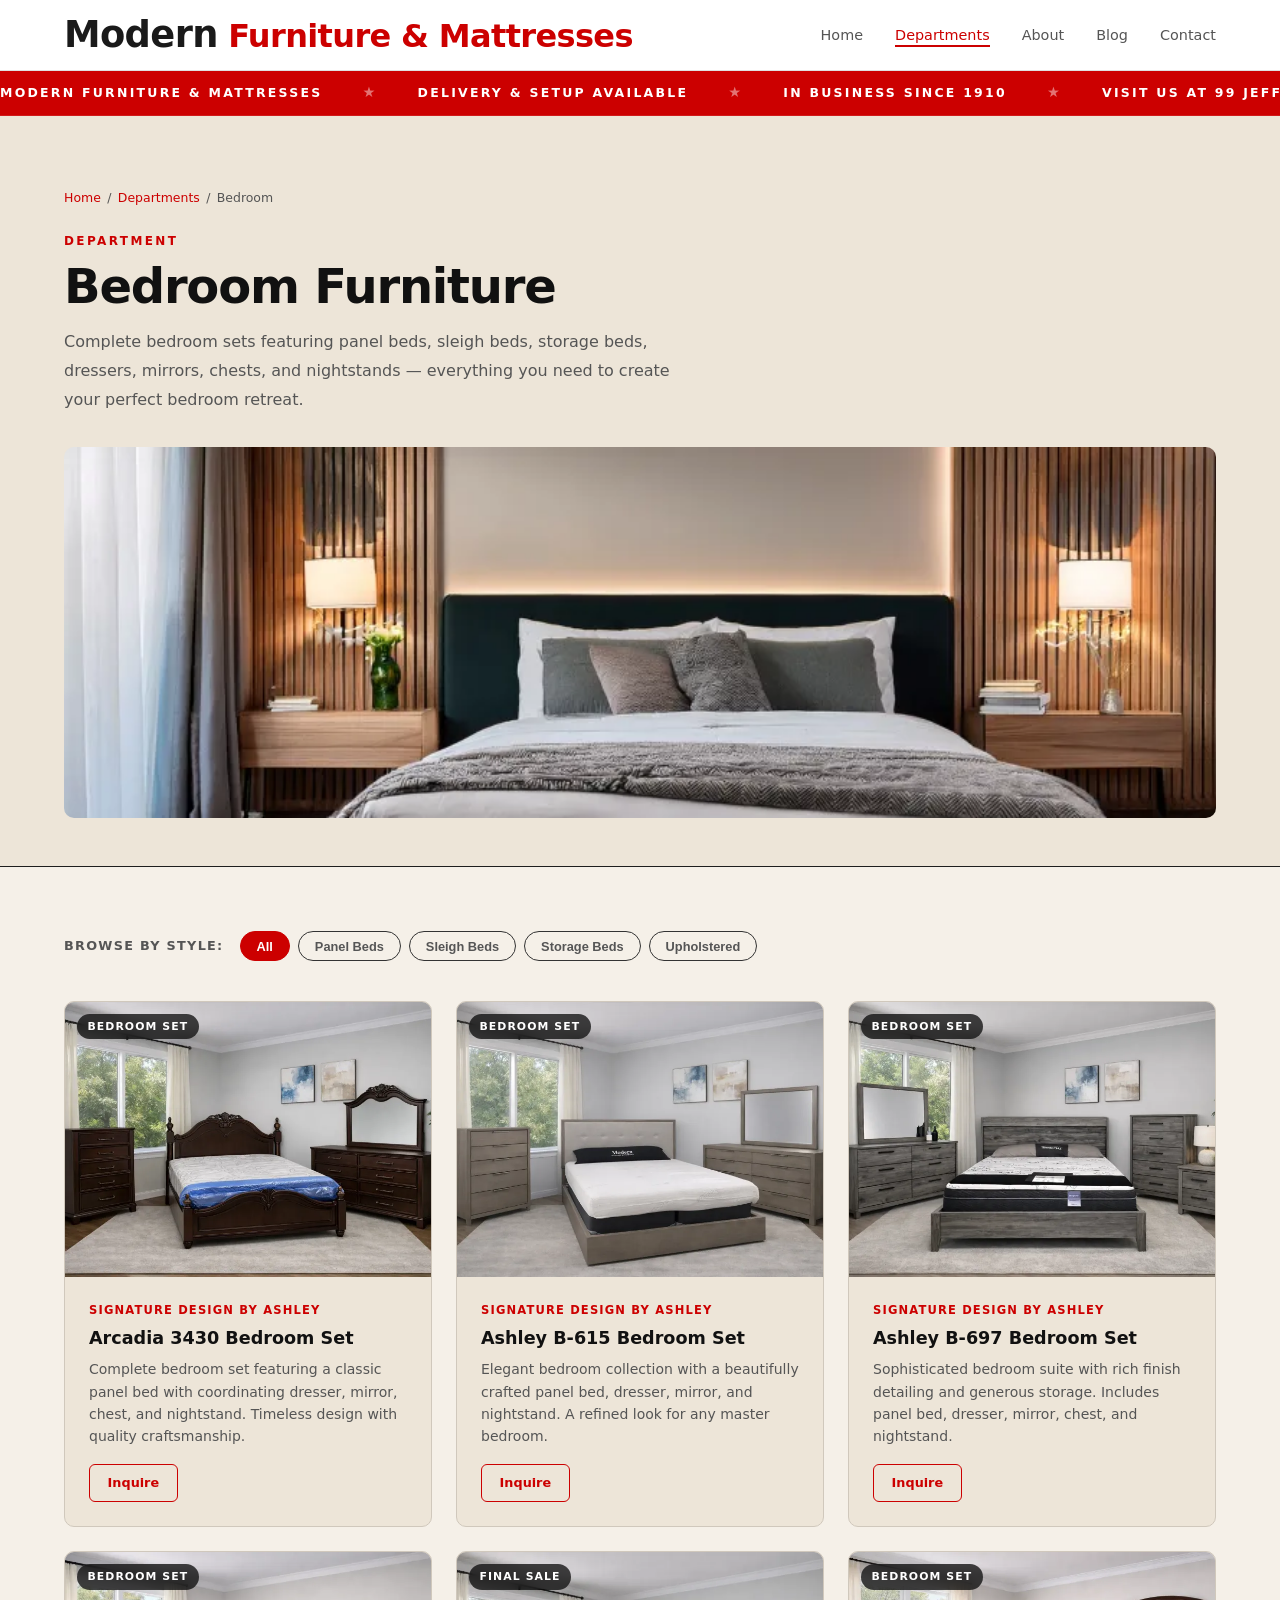
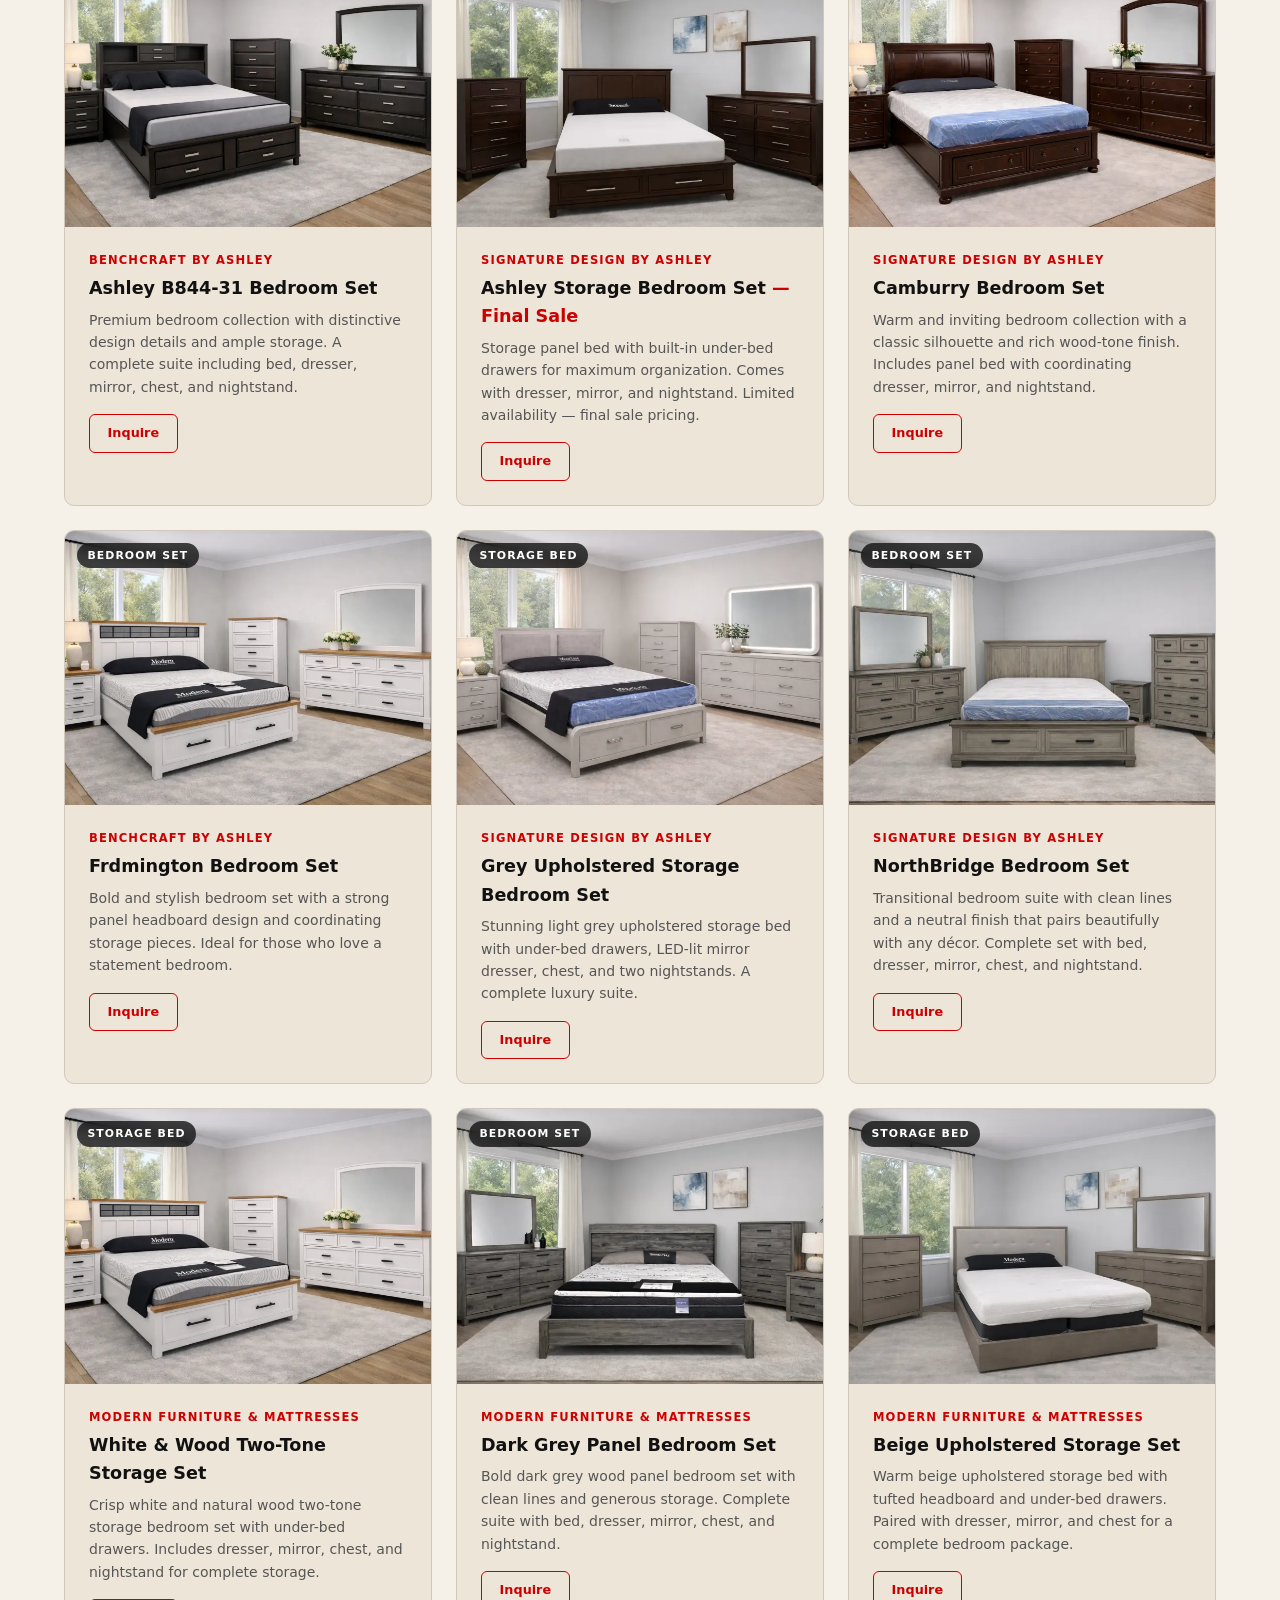
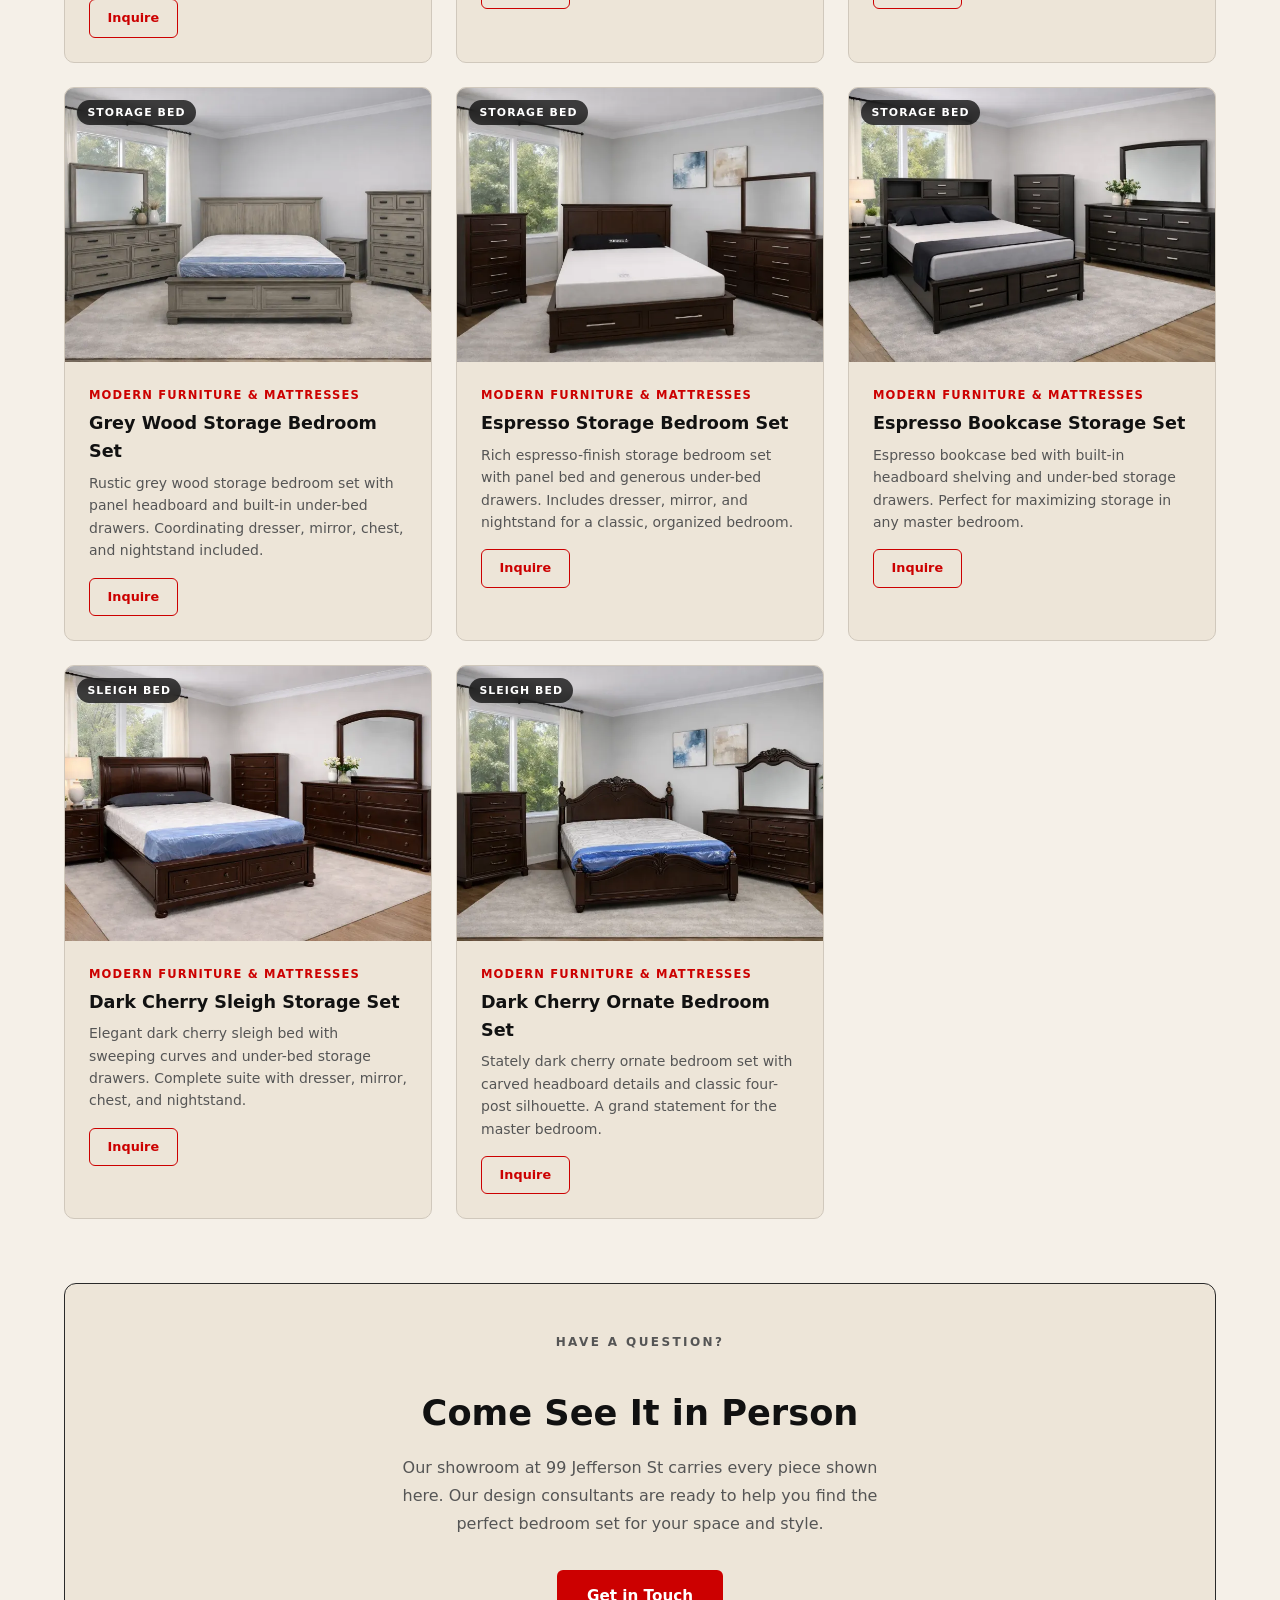
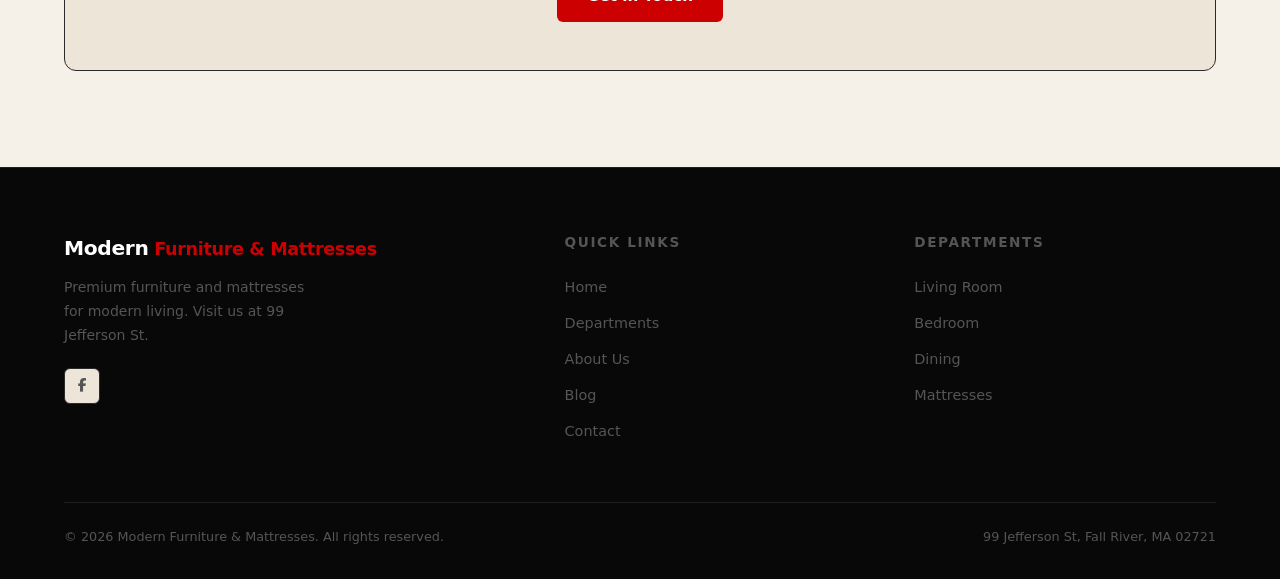
==== bedroom.html @ 35c98789 "Initial commit: full site copy of modernfurnitureandmattresses.com Includes all 9 HTML pages, CSS, J" ====
<!DOCTYPE html>
<html lang="en">
<head>
  <meta charset="UTF-8" />
  <meta name="viewport" content="width=device-width, initial-scale=1.0" />
  <title>Bedroom Furniture in Fall River, MA | Modern Furniture & Mattresses</title>
  <meta name="description" content="Shop bedroom sets, panel beds, sleigh beds, dressers & more at Modern Furniture & Mattresses in Fall River, MA. Visit 99 Jefferson St or call (508) 463-6272." />
  <meta name="keywords" content="bedroom furniture Fall River MA, bedroom sets, panel beds, sleigh beds, dressers, furniture store Massachusetts" />
  <meta name="robots" content="index, follow" />
  <link rel="canonical" href="https://modernfurniturema.com/bedroom.html" />
  <meta property="og:type" content="website" />
  <meta property="og:title" content="Bedroom Furniture in Fall River, MA | Modern Furniture & Mattresses" />
  <meta property="og:description" content="Shop bedroom sets, panel beds, sleigh beds & more at 99 Jefferson St, Fall River, MA." />
  <meta property="og:url" content="https://modernfurniturema.com/bedroom.html" />
  <meta property="og:site_name" content="Modern Furniture & Mattresses" />

  <!-- Font Awesome -->
  <link rel="stylesheet" href="https://cdnjs.cloudflare.com/ajax/libs/font-awesome/6.5.0/css/all.min.css" crossorigin="anonymous" />
  <!-- Main Stylesheet -->
  <link rel="stylesheet" href="css/style.css" />
</head>
<body>

  <!-- ==================== NAVIGATION ==================== -->
  <header class="navbar" id="navbar">
    <div class="container nav-inner">
      <a href="index.html" class="nav-logo"><em class="logo-modern">Modern</em> <span>Furniture &amp; Mattresses</span></a>
      <nav>
        <ul class="nav-links">
          <li><a href="index.html#hero">Home</a></li>
          <li><a href="index.html#departments" class="active">Departments</a></li>
          <li><a href="index.html#about">About</a></li>
          <li><a href="blog.html">Blog</a></li>
          <li><a href="index.html#contact">Contact</a></li>
        </ul>
      </nav>
      <button class="hamburger" aria-label="Toggle menu">
        <span></span><span></span><span></span>
      </button>
    </div>
  </header>

  <main>

    <!-- ==================== TICKER ==================== -->
    <div class="ticker-bar" aria-hidden="true">
      <div class="ticker-track">
        <div class="ticker-item">
          Modern Furniture &amp; Mattresses
          <span class="ticker-sep">★</span>
          Delivery &amp; Setup Available
          <span class="ticker-sep">★</span>
          In Business Since 1910
          <span class="ticker-sep">★</span>
          Visit Us at 99 Jefferson St
          <span class="ticker-sep">★</span>
          Living Room &nbsp;·&nbsp; Bedroom &nbsp;·&nbsp; Dining &nbsp;·&nbsp; Mattresses
          <span class="ticker-sep">★</span>
        </div>
        <div class="ticker-item">
          Modern Furniture &amp; Mattresses
          <span class="ticker-sep">★</span>
          Delivery &amp; Setup Available
          <span class="ticker-sep">★</span>
          In Business Since 1910
          <span class="ticker-sep">★</span>
          Visit Us at 99 Jefferson St
          <span class="ticker-sep">★</span>
          Living Room &nbsp;·&nbsp; Bedroom &nbsp;·&nbsp; Dining &nbsp;·&nbsp; Mattresses
          <span class="ticker-sep">★</span>
        </div>
      </div>
    </div>

    <!-- ==================== PAGE HERO ==================== -->
    <section class="dept-page-hero">
      <div class="container">
        <div class="dept-page-breadcrumb">
          <a href="index.html">Home</a>
          <span>/</span>
          <a href="index.html#departments">Departments</a>
          <span>/</span>
          <span>Bedroom</span>
        </div>
        <p class="section-label">Department</p>
        <h1>Bedroom Furniture</h1>
        <p class="dept-page-desc">Complete bedroom sets featuring panel beds, sleigh beds, storage beds, dressers, mirrors, chests, and nightstands — everything you need to create your perfect bedroom retreat.</p>
        <img src="images-opt/banneer.webp" alt="Bedroom furniture showroom" class="dept-hero-banner" />
      </div>
    </section>

    <!-- ==================== PRODUCTS ==================== -->
    <section class="dept-products">
      <div class="container">

        <!-- Filter bar -->
        <div class="dept-filter-bar fade-in">
          <span class="dept-filter-label">Browse by style:</span>
          <div class="dept-filter-tags">
            <button class="filter-tag active" data-filter="all">All</button>
            <button class="filter-tag" data-filter="panel-bed">Panel Beds</button>
            <button class="filter-tag" data-filter="sleigh-bed">Sleigh Beds</button>
            <button class="filter-tag" data-filter="storage-bed">Storage Beds</button>
            <button class="filter-tag" data-filter="upholstered">Upholstered</button>
          </div>
        </div>

        <div class="products-grid" id="productsGrid">

          <!-- Arcadia 3430 -->
          <article class="product-card fade-in" data-type="panel-bed" style="cursor:pointer;">
            <div class="product-img">
              <img src="images-opt/bedroom/new-espresso-ornate.webp" alt="Arcadia 3430 Bedroom Set" / loading="lazy">
              <span class="product-badge">Bedroom Set</span>
            </div>
            <div class="product-info">
              <p class="product-collection">Signature Design by Ashley</p>
              <h3 class="product-name">Arcadia 3430 Bedroom Set</h3>
              <p class="product-desc">Complete bedroom set featuring a classic panel bed with coordinating dresser, mirror, chest, and nightstand. Timeless design with quality craftsmanship.</p>
              <div class="product-footer">
                <a href="index.html#contact" class="btn-sm">Inquire</a>
              </div>
            </div>
          </article>

          <!-- Ashley B-615 -->
          <article class="product-card fade-in" data-type="panel-bed" style="cursor:pointer;">
            <div class="product-img">
              <img src="images-opt/bedroom/new-beige-upholstered.webp" alt="Ashley B-615 Bedroom Set" / loading="lazy">
              <span class="product-badge">Bedroom Set</span>
            </div>
            <div class="product-info">
              <p class="product-collection">Signature Design by Ashley</p>
              <h3 class="product-name">Ashley B-615 Bedroom Set</h3>
              <p class="product-desc">Elegant bedroom collection with a beautifully crafted panel bed, dresser, mirror, and nightstand. A refined look for any master bedroom.</p>
              <div class="product-footer">
                <a href="index.html#contact" class="btn-sm">Inquire</a>
              </div>
            </div>
          </article>

          <!-- Ashley B-697 -->
          <article class="product-card fade-in" data-type="panel-bed" style="cursor:pointer;">
            <div class="product-img">
              <img src="images-opt/bedroom/new-grey-rustic-panel.webp" alt="Ashley B-697 Bedroom Set" / loading="lazy">
              <span class="product-badge">Bedroom Set</span>
            </div>
            <div class="product-info">
              <p class="product-collection">Signature Design by Ashley</p>
              <h3 class="product-name">Ashley B-697 Bedroom Set</h3>
              <p class="product-desc">Sophisticated bedroom suite with rich finish detailing and generous storage. Includes panel bed, dresser, mirror, chest, and nightstand.</p>
              <div class="product-footer">
                <a href="index.html#contact" class="btn-sm">Inquire</a>
              </div>
            </div>
          </article>


          <!-- Ashley B844-31 -->
          <article class="product-card fade-in" data-type="panel-bed" style="cursor:pointer;">
            <div class="product-img">
              <img src="images-opt/bedroom/new-espresso-bookcase.webp" alt="Ashley B844-31 Bedroom Set" / loading="lazy">
              <span class="product-badge">Bedroom Set</span>
            </div>
            <div class="product-info">
              <p class="product-collection">Benchcraft by Ashley</p>
              <h3 class="product-name">Ashley B844-31 Bedroom Set</h3>
              <p class="product-desc">Premium bedroom collection with distinctive design details and ample storage. A complete suite including bed, dresser, mirror, chest, and nightstand.</p>
              <div class="product-footer">
                <a href="index.html#contact" class="btn-sm">Inquire</a>
              </div>
            </div>
          </article>

          <!-- Ashley Storage Bedroom Set - Final Sale -->
          <article class="product-card fade-in" data-type="storage-bed" style="cursor:pointer;">
            <div class="product-img">
              <img src="images-opt/bedroom/new-espresso-storage-panel.webp" alt="Ashley Storage Bedroom Set" / loading="lazy">
              <span class="product-badge sale-badge">Final Sale</span>
            </div>
            <div class="product-info">
              <p class="product-collection">Signature Design by Ashley</p>
              <h3 class="product-name">Ashley Storage Bedroom Set <span style="color:var(--primary);">— Final Sale</span></h3>
              <p class="product-desc">Storage panel bed with built-in under-bed drawers for maximum organization. Comes with dresser, mirror, and nightstand. Limited availability — final sale pricing.</p>
              <div class="product-footer">
                <a href="index.html#contact" class="btn-sm">Inquire</a>
              </div>
            </div>
          </article>

          <!-- Camburry -->
          <article class="product-card fade-in" data-type="panel-bed" style="cursor:pointer;">
            <div class="product-img">
              <img src="images-opt/bedroom/new-espresso-sleigh.webp" alt="Camburry Bedroom Set" / loading="lazy">
              <span class="product-badge">Bedroom Set</span>
            </div>
            <div class="product-info">
              <p class="product-collection">Signature Design by Ashley</p>
              <h3 class="product-name">Camburry Bedroom Set</h3>
              <p class="product-desc">Warm and inviting bedroom collection with a classic silhouette and rich wood-tone finish. Includes panel bed with coordinating dresser, mirror, and nightstand.</p>
              <div class="product-footer">
                <a href="index.html#contact" class="btn-sm">Inquire</a>
              </div>
            </div>
          </article>

          <!-- Frdmington -->
          <article class="product-card fade-in" data-type="panel-bed" style="cursor:pointer;">
            <div class="product-img">
              <img src="images-opt/bedroom/new-white-wood-storage.webp" alt="Frdmington Bedroom Set" / loading="lazy">
              <span class="product-badge">Bedroom Set</span>
            </div>
            <div class="product-info">
              <p class="product-collection">Benchcraft by Ashley</p>
              <h3 class="product-name">Frdmington Bedroom Set</h3>
              <p class="product-desc">Bold and stylish bedroom set with a strong panel headboard design and coordinating storage pieces. Ideal for those who love a statement bedroom.</p>
              <div class="product-footer">
                <a href="index.html#contact" class="btn-sm">Inquire</a>
              </div>
            </div>
          </article>

          <!-- Grey Upholstered Storage Set -->
          <article class="product-card fade-in" data-type="storage-bed" style="cursor:pointer;">
            <div class="product-img">
              <img src="images-opt/bedroom/new-grey-led-storage.webp" alt="Grey Upholstered Storage Bedroom Set" / loading="lazy">
              <span class="product-badge">Storage Bed</span>
            </div>
            <div class="product-info">
              <p class="product-collection">Signature Design by Ashley</p>
              <h3 class="product-name">Grey Upholstered Storage Bedroom Set</h3>
              <p class="product-desc">Stunning light grey upholstered storage bed with under-bed drawers, LED-lit mirror dresser, chest, and two nightstands. A complete luxury suite.</p>
              <div class="product-footer">
                <a href="index.html#contact" class="btn-sm">Inquire</a>
              </div>
            </div>
          </article>

          <!-- NorthBridge -->
          <article class="product-card fade-in" data-type="panel-bed" style="cursor:pointer;">
            <div class="product-img">
              <img src="images-opt/bedroom/new-grey-storage-panel.webp" alt="NorthBridge Bedroom Set" / loading="lazy">
              <span class="product-badge">Bedroom Set</span>
            </div>
            <div class="product-info">
              <p class="product-collection">Signature Design by Ashley</p>
              <h3 class="product-name">NorthBridge Bedroom Set</h3>
              <p class="product-desc">Transitional bedroom suite with clean lines and a neutral finish that pairs beautifully with any décor. Complete set with bed, dresser, mirror, chest, and nightstand.</p>
              <div class="product-footer">
                <a href="index.html#contact" class="btn-sm">Inquire</a>
              </div>
            </div>
          </article>


          <!-- White & Wood Two-Tone Storage Set -->
          <article class="product-card fade-in" data-type="storage-bed" style="cursor:pointer;">
            <div class="product-img">
              <img src="images-opt/bedroom/white-wood-2tone-storage-set.webp" alt="White and Wood Two-Tone Storage Bedroom Set" / loading="lazy">
              <span class="product-badge">Storage Bed</span>
            </div>
            <div class="product-info">
              <p class="product-collection">Modern Furniture &amp; Mattresses</p>
              <h3 class="product-name">White &amp; Wood Two-Tone Storage Set</h3>
              <p class="product-desc">Crisp white and natural wood two-tone storage bedroom set with under-bed drawers. Includes dresser, mirror, chest, and nightstand for complete storage.</p>
              <div class="product-footer"><a href="index.html#contact" class="btn-sm">Inquire</a></div>
            </div>
          </article>

          <!-- Dark Grey Panel Bedroom Set -->
          <article class="product-card fade-in" data-type="panel-bed" style="cursor:pointer;">
            <div class="product-img">
              <img src="images-opt/bedroom/dark-grey-panel-bedroom-set.webp" alt="Dark Grey Panel Bedroom Set" / loading="lazy">
              <span class="product-badge">Bedroom Set</span>
            </div>
            <div class="product-info">
              <p class="product-collection">Modern Furniture &amp; Mattresses</p>
              <h3 class="product-name">Dark Grey Panel Bedroom Set</h3>
              <p class="product-desc">Bold dark grey wood panel bedroom set with clean lines and generous storage. Complete suite with bed, dresser, mirror, chest, and nightstand.</p>
              <div class="product-footer"><a href="index.html#contact" class="btn-sm">Inquire</a></div>
            </div>
          </article>

          <!-- Beige Upholstered Storage Set -->
          <article class="product-card fade-in" data-type="storage-bed" style="cursor:pointer;">
            <div class="product-img">
              <img src="images-opt/bedroom/beige-upholstered-storage-set.webp" alt="Beige Upholstered Storage Bedroom Set" / loading="lazy">
              <span class="product-badge">Storage Bed</span>
            </div>
            <div class="product-info">
              <p class="product-collection">Modern Furniture &amp; Mattresses</p>
              <h3 class="product-name">Beige Upholstered Storage Set</h3>
              <p class="product-desc">Warm beige upholstered storage bed with tufted headboard and under-bed drawers. Paired with dresser, mirror, and chest for a complete bedroom package.</p>
              <div class="product-footer"><a href="index.html#contact" class="btn-sm">Inquire</a></div>
            </div>
          </article>

          <!-- Grey Wood Storage Bedroom Set -->
          <article class="product-card fade-in" data-type="storage-bed" style="cursor:pointer;">
            <div class="product-img">
              <img src="images-opt/bedroom/grey-wood-storage-bedroom-set.webp" alt="Grey Wood Storage Bedroom Set" / loading="lazy">
              <span class="product-badge">Storage Bed</span>
            </div>
            <div class="product-info">
              <p class="product-collection">Modern Furniture &amp; Mattresses</p>
              <h3 class="product-name">Grey Wood Storage Bedroom Set</h3>
              <p class="product-desc">Rustic grey wood storage bedroom set with panel headboard and built-in under-bed drawers. Coordinating dresser, mirror, chest, and nightstand included.</p>
              <div class="product-footer"><a href="index.html#contact" class="btn-sm">Inquire</a></div>
            </div>
          </article>

          <!-- Espresso Storage Bedroom Set -->
          <article class="product-card fade-in" data-type="storage-bed" style="cursor:pointer;">
            <div class="product-img">
              <img src="images-opt/bedroom/espresso-storage-bedroom-set.webp" alt="Espresso Storage Bedroom Set" / loading="lazy">
              <span class="product-badge">Storage Bed</span>
            </div>
            <div class="product-info">
              <p class="product-collection">Modern Furniture &amp; Mattresses</p>
              <h3 class="product-name">Espresso Storage Bedroom Set</h3>
              <p class="product-desc">Rich espresso-finish storage bedroom set with panel bed and generous under-bed drawers. Includes dresser, mirror, and nightstand for a classic, organized bedroom.</p>
              <div class="product-footer"><a href="index.html#contact" class="btn-sm">Inquire</a></div>
            </div>
          </article>

          <!-- Espresso Bookcase Storage Set -->
          <article class="product-card fade-in" data-type="storage-bed" style="cursor:pointer;">
            <div class="product-img">
              <img src="images-opt/bedroom/espresso-bookcase-storage-set.webp" alt="Espresso Bookcase Storage Bedroom Set" / loading="lazy">
              <span class="product-badge">Storage Bed</span>
            </div>
            <div class="product-info">
              <p class="product-collection">Modern Furniture &amp; Mattresses</p>
              <h3 class="product-name">Espresso Bookcase Storage Set</h3>
              <p class="product-desc">Espresso bookcase bed with built-in headboard shelving and under-bed storage drawers. Perfect for maximizing storage in any master bedroom.</p>
              <div class="product-footer"><a href="index.html#contact" class="btn-sm">Inquire</a></div>
            </div>
          </article>

          <!-- Dark Cherry Sleigh Storage Set -->
          <article class="product-card fade-in" data-type="sleigh-bed" style="cursor:pointer;">
            <div class="product-img">
              <img src="images-opt/bedroom/dark-cherry-sleigh-storage-set.webp" alt="Dark Cherry Sleigh Storage Bedroom Set" / loading="lazy">
              <span class="product-badge">Sleigh Bed</span>
            </div>
            <div class="product-info">
              <p class="product-collection">Modern Furniture &amp; Mattresses</p>
              <h3 class="product-name">Dark Cherry Sleigh Storage Set</h3>
              <p class="product-desc">Elegant dark cherry sleigh bed with sweeping curves and under-bed storage drawers. Complete suite with dresser, mirror, chest, and nightstand.</p>
              <div class="product-footer"><a href="index.html#contact" class="btn-sm">Inquire</a></div>
            </div>
          </article>

          <!-- Dark Cherry Ornate Bedroom Set -->
          <article class="product-card fade-in" data-type="sleigh-bed" style="cursor:pointer;">
            <div class="product-img">
              <img src="images-opt/bedroom/dark-cherry-ornate-bedroom-set.webp" alt="Dark Cherry Ornate Bedroom Set" / loading="lazy">
              <span class="product-badge">Sleigh Bed</span>
            </div>
            <div class="product-info">
              <p class="product-collection">Modern Furniture &amp; Mattresses</p>
              <h3 class="product-name">Dark Cherry Ornate Bedroom Set</h3>
              <p class="product-desc">Stately dark cherry ornate bedroom set with carved headboard details and classic four-post silhouette. A grand statement for the master bedroom.</p>
              <div class="product-footer"><a href="index.html#contact" class="btn-sm">Inquire</a></div>
            </div>
          </article>

        </div>

        <!-- CTA -->
        <div class="dept-cta fade-in">
          <p class="section-label">Have a Question?</p>
          <h2>Come See It in Person</h2>
          <p>Our showroom at 99 Jefferson St carries every piece shown here. Our design consultants are ready to help you find the perfect bedroom set for your space and style.</p>
          <a href="index.html#contact" class="btn btn-primary">Get in Touch</a>
        </div>

      </div>
    </section>

  </main>

  <!-- ==================== FOOTER ==================== -->
  <footer class="footer">
    <div class="container">
      <div class="footer-top">
        <div class="footer-brand">
          <div class="nav-logo"><em class="logo-modern">Modern</em> <span>Furniture &amp; Mattresses</span></div>
          <p class="footer-tagline">Premium furniture and mattresses for modern living. Visit us at 99 Jefferson St.</p>
          <div class="footer-socials">
            <a href="https://www.facebook.com/ModernFurniture99/" class="social-link" aria-label="Facebook" target="_blank" rel="noopener"><i class="fa-brands fa-facebook-f"></i></a>
            
            
            
          </div>
        </div>
        <div class="footer-col">
          <h4>Quick Links</h4>
          <ul>
            <li><a href="index.html#hero">Home</a></li>
            <li><a href="index.html#departments">Departments</a></li>
            <li><a href="index.html#about">About Us</a></li>
            <li><a href="blog.html">Blog</a></li>
            <li><a href="index.html#contact">Contact</a></li>
          </ul>
        </div>
        <div class="footer-col">
          <h4>Departments</h4>
          <ul>
            <li><a href="living-room.html">Living Room</a></li>
            <li><a href="bedroom.html">Bedroom</a></li>
            <li><a href="dining.html">Dining</a></li>
            <li><a href="index.html#departments">Mattresses</a></li>
          </ul>
        </div>
      </div>
      <div class="footer-bottom">
        <span>&copy; <span class="footer-year"></span> Modern Furniture &amp; Mattresses. All rights reserved.</span>
        <span>99 Jefferson St, Fall River, MA 02721</span>
      </div>
    </div>
  </footer>

  <script src="js/main.js"></script>
  <script>
    const filterTags = document.querySelectorAll('.filter-tag');
    const productCards = document.querySelectorAll('#productsGrid .product-card');

    filterTags.forEach(tag => {
      tag.addEventListener('click', () => {
        filterTags.forEach(t => t.classList.remove('active'));
        tag.classList.add('active');
        const filter = tag.dataset.filter;
        productCards.forEach(card => {
          card.style.display = (filter === 'all' || card.dataset.type === filter) ? '' : 'none';
        });
      });
    });
    // Navigate to product page on card click
    productCards.forEach(card => {
      card.addEventListener('click', () => {
        const img        = card.querySelector('.product-img img');
        const badge      = card.querySelector('.product-badge');
        const collection = card.querySelector('.product-collection');
        const name       = card.querySelector('.product-name');
        const desc       = card.querySelector('.product-desc');

        sessionStorage.setItem('productData', JSON.stringify({
          img:        img ? img.getAttribute('src') : '',
          name:       name ? name.textContent.trim() : '',
          collection: collection ? collection.textContent.trim() : '',
          badge:      badge ? badge.textContent.trim() : '',
          desc:       desc ? desc.textContent.trim() : '',
          dept:       'bedroom.html',
        }));
        window.location.href = 'product.html';
      });
    });
  </script>
</body>
</html>
---- css/style.css ----
/* ============================================================
   Modern Furniture & Mattresses — style.css
   Color Palette:
     Background:  #0D0D0D
     Surface:     #1A1A1A
     Primary:     #CC0000
     Hover:       #E60000
     Text:        #F5F5F5
     Secondary:   #A0A0A0
     White:       #FFFFFF
   ============================================================ */

/* ---------- Reset & Base ---------- */
*, *::before, *::after {
  box-sizing: border-box;
  margin: 0;
  padding: 0;
}

:root {
  --bg:        #F5F0E8;
  --surface:   #EDE5D8;
  --primary:   #CC0000;
  --hover:     #E60000;
  --text:      #111111;
  --secondary: #555555;
  --white:     #FFFFFF;
  --radius:    6px;
  --transition: 0.3s ease;
  --max-width: 1200px;
}

html {
  scroll-behavior: smooth;
}

body {
  background-color: var(--bg);
  color: var(--text);
  font-family: 'Segoe UI', system-ui, -apple-system, sans-serif;
  font-size: 16px;
  line-height: 1.6;
}

a {
  color: inherit;
  text-decoration: none;
}

img {
  display: block;
  max-width: 100%;
}

ul {
  list-style: none;
}

/* ---------- Utility ---------- */
.container {
  width: 90%;
  max-width: var(--max-width);
  margin-left: auto;
  margin-right: auto;
}

.section-label {
  font-size: 0.75rem;
  font-weight: 700;
  letter-spacing: 0.2em;
  text-transform: uppercase;
  color: var(--primary);
  margin-bottom: 0.5rem;
}

.section-title {
  font-size: clamp(1.8rem, 4vw, 2.8rem);
  font-weight: 800;
  line-height: 1.15;
  margin-bottom: 1rem;
}

.section-desc {
  color: var(--secondary);
  max-width: 560px;
  margin-bottom: 2.5rem;
}

.btn {
  display: inline-block;
  padding: 0.75rem 1.75rem;
  border-radius: var(--radius);
  font-weight: 600;
  font-size: 0.95rem;
  cursor: pointer;
  border: 2px solid transparent;
  transition: background var(--transition), color var(--transition), border-color var(--transition), transform var(--transition);
}

.btn-primary {
  background: var(--primary);
  color: var(--white);
}

.btn-primary:hover {
  background: var(--hover);
  transform: translateY(-2px);
}

.btn-outline {
  background: transparent;
  color: var(--white);
  border-color: var(--white);
}

.btn-outline:hover {
  background: var(--white);
  color: var(--bg);
}

.btn-outline-dark {
  background: transparent;
  color: var(--text);
  border-color: var(--text);
}

.btn-outline-dark:hover {
  background: var(--text);
  color: var(--white);
}

/* Fade-in animation classes (driven by JS IntersectionObserver) */
.fade-in {
  opacity: 0;
  transform: translateY(30px);
  transition: opacity 0.6s ease, transform 0.6s ease;
}

.fade-in.visible {
  opacity: 1;
  transform: translateY(0);
}

/* ---------- Navigation ---------- */
.navbar {
  position: fixed;
  top: 0;
  left: 0;
  right: 0;
  z-index: 1000;
  background: #FFFFFF;
  border-bottom: 1px solid #e0e0e0;
  transition: box-shadow var(--transition);
}

.navbar.scrolled {
  box-shadow: 0 2px 20px rgba(0, 0, 0, 0.12);
}

.nav-inner {
  display: flex;
  align-items: center;
  justify-content: space-between;
  height: 70px;
}

.nav-logo {
  font-size: 2rem;
  font-weight: 800;
  color: #1A1A1A;
  letter-spacing: -0.02em;
}

.nav-logo em.logo-modern {
  font-style: normal;
  color: #1A1A1A;
  font-size: 1.15em;
}

.nav-logo span {
  color: var(--primary);
  text-shadow: none;
}

.nav-links {
  display: flex;
  align-items: center;
  gap: 2rem;
}

.nav-links a {
  font-size: 0.9rem;
  font-weight: 500;
  color: #555555;
  transition: color var(--transition);
  position: relative;
}

.nav-links a::after {
  content: '';
  position: absolute;
  bottom: -4px;
  left: 0;
  width: 0;
  height: 2px;
  background: var(--primary);
  transition: width var(--transition);
}

.nav-links a:hover,
.nav-links a.active {
  color: var(--primary);
}

.nav-links a:hover::after,
.nav-links a.active::after {
  width: 100%;
}

/* Hamburger */
.hamburger {
  display: none;
  flex-direction: column;
  gap: 5px;
  background: none;
  border: none;
  cursor: pointer;
  padding: 4px;
}

.hamburger span {
  display: block;
  width: 25px;
  height: 2px;
  background: #1A1A1A;
  border-radius: 2px;
  transition: transform var(--transition), opacity var(--transition);
}

.hamburger.open span:nth-child(1) {
  transform: translateY(7px) rotate(45deg);
}

.hamburger.open span:nth-child(2) {
  opacity: 0;
}

.hamburger.open span:nth-child(3) {
  transform: translateY(-7px) rotate(-45deg);
}

/* ---------- Ticker Banner ---------- */
.ticker-bar {
  background: var(--primary);
  margin-top: 70px;
  padding: 0.7rem 0;
  overflow: hidden;
  position: relative;
  z-index: 999;
  border-bottom: 1px solid rgba(255,255,255,0.1);
}

.ticker-track {
  display: flex;
  width: max-content;
  animation: tickerScroll 25s linear infinite;
}

.ticker-track:hover {
  animation-play-state: paused;
}

.ticker-item {
  display: flex;
  align-items: center;
  gap: 2.5rem;
  padding-right: 2.5rem;
  white-space: nowrap;
  font-size: 0.78rem;
  font-weight: 700;
  text-transform: uppercase;
  letter-spacing: 0.18em;
  color: var(--white);
}

.ticker-sep {
  color: rgba(255,255,255,0.45);
  font-size: 0.9rem;
}

@keyframes tickerScroll {
  0%   { transform: translateX(0); }
  100% { transform: translateX(-50%); }
}

/* ---------- Hero Slider ---------- */
.hero-slider {
  position: relative;
  overflow: hidden;
  background: var(--bg);
}

.slides-wrapper {
  display: flex;
  width: 100%;
  height: 55vh;
  transition: transform 0.8s cubic-bezier(0.25, 0.46, 0.45, 0.94);
}

.slide {
  min-width: 100%;
  position: relative;
  display: flex;
  align-items: center;
  overflow: hidden;
}

/* Placeholder backgrounds — replace each with <img class="slide-img" src="YOUR_IMAGE"> */
.slide-1 { background: linear-gradient(135deg, #1a0808 0%, #2d0a0a 100%); }
.slide-2 { background: linear-gradient(135deg, #080d1a 0%, #0d1525 100%); }
.slide-3 { background: linear-gradient(135deg, #0d0a0a 0%, #1f0d00 100%); }

/* Drop in images here when ready */
.slide-img {
  position: absolute;
  inset: 0;
  width: 100%;
  height: 100%;
  object-fit: cover;
  display: block;
}

.slide-overlay {
  position: absolute;
  inset: 0;
  background: linear-gradient(
    to right,
    rgba(10,10,10,0.65) 0%,
    rgba(10,10,10,0.4) 55%,
    rgba(10,10,10,0.1) 100%
  );
  z-index: 1;
}

.slide > .container {
  position: relative;
  z-index: 2;
}

.slide-content {
  max-width: 640px;
  padding: 3rem 0;
}

.slide-tag {
  display: inline-block;
  padding: 0.35rem 1rem;
  background: var(--primary);
  border: 1px solid var(--primary);
  border-radius: 100px;
  font-size: 0.75rem;
  font-weight: 700;
  color: #ffffff;
  letter-spacing: 0.14em;
  text-transform: uppercase;
  margin-bottom: 1.4rem;
}

.slide-content h2 {
  font-size: clamp(1.6rem, 3.5vw, 2.8rem);
  font-weight: 900;
  line-height: 1.05;
  letter-spacing: -0.03em;
  color: var(--white);
  text-shadow: 0 2px 8px rgba(0,0,0,0.5);
  margin-bottom: 1rem;
}

.slide-content h2 em {
  font-style: normal;
  color: var(--primary);
}

.slide-sub {
  font-size: 1.05rem;
  color: #ffffff;
  text-shadow: 0 1px 4px rgba(0,0,0,0.6);
  margin-bottom: 2.2rem;
  max-width: 460px;
  line-height: 1.75;
}

.slide-actions {
  display: flex;
  gap: 1rem;
  flex-wrap: wrap;
}

/* Image-only slide (promo banner with text baked in) */
.slide-image-only .slide-img {
  object-fit: cover;
  object-position: center center;
}

/* Slide-in animation for content */
.slide-content {
  opacity: 0;
  transform: translateY(24px);
  transition: opacity 0.6s ease 0.3s, transform 0.6s ease 0.3s;
}

.slide.active .slide-content {
  opacity: 1;
  transform: translateY(0);
}

/* Prev / Next arrows */
.slider-prev,
.slider-next {
  position: absolute;
  top: 50%;
  transform: translateY(-50%);
  z-index: 10;
  background: rgba(255,255,255,0.07);
  border: 1px solid rgba(255,255,255,0.18);
  color: var(--white);
  width: 52px;
  height: 52px;
  border-radius: 50%;
  display: flex;
  align-items: center;
  justify-content: center;
  cursor: pointer;
  font-size: 1rem;
  backdrop-filter: blur(6px);
  transition: background var(--transition), border-color var(--transition), transform var(--transition);
}

.slider-prev { left: 1.75rem; }
.slider-next { right: 1.75rem; }

.slider-prev:hover,
.slider-next:hover {
  background: var(--primary);
  border-color: var(--primary);
  transform: translateY(-50%) scale(1.08);
}

/* Dot indicators */
.slider-dots {
  position: absolute;
  bottom: 2rem;
  left: 50%;
  transform: translateX(-50%);
  display: flex;
  gap: 0.55rem;
  z-index: 10;
}

.slider-dot {
  width: 8px;
  height: 8px;
  border-radius: 4px;
  background: rgba(255,255,255,0.3);
  border: none;
  cursor: pointer;
  padding: 0;
  transition: background var(--transition), width var(--transition);
}

.slider-dot.active {
  background: var(--primary);
  width: 28px;
}

/* Slide counter */
.slider-counter {
  position: absolute;
  bottom: 2.1rem;
  right: 2rem;
  font-size: 0.75rem;
  font-weight: 700;
  color: var(--secondary);
  letter-spacing: 0.1em;
  z-index: 10;
}

.slider-counter span {
  color: var(--white);
}

/* Scroll hint */
.hero-scroll {
  position: absolute;
  bottom: 2rem;
  left: 2rem;
  display: flex;
  flex-direction: column;
  align-items: center;
  gap: 0.45rem;
  font-size: 0.68rem;
  color: var(--secondary);
  letter-spacing: 0.14em;
  text-transform: uppercase;
  z-index: 10;
  animation: bounce 2s infinite;
}

.hero-scroll::after {
  content: '';
  width: 1px;
  height: 36px;
  background: linear-gradient(to bottom, var(--secondary), transparent);
}

@keyframes bounce {
  0%, 100% { transform: translateY(0); }
  50%       { transform: translateY(-6px); }
}

/* Mobile */
@media (max-width: 768px) {
  .slides-wrapper { height: 50vh; }
  .slider-prev { left: 0.75rem; }
  .slider-next { right: 0.75rem; }
  .slider-prev,
  .slider-next { width: 40px; height: 40px; font-size: 0.85rem; }
  .slider-counter { display: none; }
  .hero-scroll { display: none; }
}

/* ---------- Departments ---------- */
.departments {
  padding: 6rem 0;
  background: var(--surface);
}

.departments-header {
  text-align: center;
  margin-bottom: 3rem;
}

.departments-header .section-desc {
  margin-inline: auto;
}

.dept-grid {
  display: grid;
  grid-template-columns: repeat(4, 1fr);
  gap: 1.25rem;
}

.dept-card {
  position: relative;
  height: 360px;
  border-radius: 12px;
  overflow: hidden;
  border: 1px solid #ccc;
  cursor: pointer;
}

.dept-card img {
  width: 100%;
  height: 100%;
  object-fit: cover;
  display: block;
  transition: transform 0.55s ease;
}

.dept-card:hover img {
  transform: scale(1.09);
}

.dept-overlay {
  position: absolute;
  inset: 0;
  background: linear-gradient(
    to top,
    rgba(10, 10, 10, 0.78) 0%,
    rgba(10, 10, 10, 0.1) 40%,
    transparent 100%
  );
  display: flex;
  flex-direction: column;
  align-items: center;
  justify-content: flex-end;
  padding: 2rem 1.5rem;
  text-align: center;
  transition: background var(--transition);
}

.dept-card:hover .dept-overlay {
  background: linear-gradient(
    to top,
    rgba(10, 10, 10, 0.88) 0%,
    rgba(10, 10, 10, 0.25) 45%,
    transparent 100%
  );
}

.dept-count {
  font-size: 0.7rem;
  font-weight: 700;
  letter-spacing: 0.2em;
  text-transform: uppercase;
  color: var(--primary);
  margin-bottom: 0.4rem;
}

.dept-name {
  font-size: 1.45rem;
  font-weight: 900;
  color: var(--white);
  margin-bottom: 1.1rem;
  line-height: 1.15;
}

.dept-link {
  display: inline-flex;
  align-items: center;
  gap: 0.45rem;
  font-size: 0.8rem;
  font-weight: 700;
  color: var(--white);
  background: var(--primary);
  padding: 0.55rem 1.3rem;
  border-radius: 100px;
  opacity: 0;
  transform: translateY(10px);
  transition: opacity 0.3s ease, transform 0.3s ease, background 0.3s ease;
}

.dept-card:hover .dept-link {
  opacity: 1;
  transform: translateY(0);
}

.dept-link:hover {
  background: var(--hover);
}

/* ---------- Collections ---------- */
.collections {
  padding: 6rem 0;
  background: var(--bg);
}

.collections-header {
  text-align: center;
  margin-bottom: 3.5rem;
}

.collections-header .section-desc {
  margin-inline: auto;
}

.products-grid {
  display: grid;
  grid-template-columns: repeat(3, 1fr);
  gap: 1.5rem;
}

.product-card {
  background: var(--surface);
  border-radius: 10px;
  overflow: hidden;
  border: 1px solid #d0c8bc;
  transition: border-color var(--transition), transform var(--transition), box-shadow var(--transition);
}

.product-card:hover {
  border-color: var(--primary);
  transform: translateY(-6px);
  box-shadow: 0 12px 40px rgba(204, 0, 0, 0.15);
}

.product-img {
  width: 100%;
  aspect-ratio: 4 / 3;
  overflow: hidden;
  position: relative;
  background: #f5f5f5;
}

.product-img img {
  width: 100%;
  height: 100%;
  object-fit: cover;
  display: block;
  transition: transform 0.4s ease;
}

.product-card:hover .product-img img {
  transform: scale(1.04);
}

.product-info {
  padding: 1.5rem;
}

.product-name {
  font-size: 1.1rem;
  font-weight: 700;
  margin-bottom: 0.4rem;
}

.product-desc {
  font-size: 0.875rem;
  color: var(--secondary);
  margin-bottom: 1rem;
}

.product-footer {
  display: flex;
  align-items: center;
  justify-content: space-between;
}

.product-price {
  font-size: 1.2rem;
  font-weight: 800;
  color: var(--primary);
}

.btn-sm {
  padding: 0.5rem 1.1rem;
  font-size: 0.8rem;
  border-radius: var(--radius);
  background: transparent;
  border: 1.5px solid var(--primary);
  color: var(--primary);
  font-weight: 600;
  cursor: pointer;
  transition: background var(--transition), color var(--transition);
}

.btn-sm:hover {
  background: var(--primary);
  color: var(--white);
}

/* ---------- About ---------- */
.about {
  padding: 6rem 0;
  background: var(--surface);
}

.about-grid {
  display: grid;
  grid-template-columns: 1fr 1fr;
  gap: 5rem;
  align-items: start;
}

.about-text .section-desc {
  margin-bottom: 1.5rem;
}

.about-body {
  color: var(--secondary);
  margin-bottom: 2rem;
  line-height: 1.8;
}

.stats-row {
  display: flex;
  gap: 2rem;
  margin-top: 2.5rem;
}

.stat-item {
  text-align: center;
}

.stat-number {
  font-size: 2rem;
  font-weight: 900;
  color: var(--primary);
  line-height: 1;
}

.stat-label {
  font-size: 0.8rem;
  color: var(--secondary);
  margin-top: 0.25rem;
  text-transform: uppercase;
  letter-spacing: 0.08em;
}

.about-visual {
  position: relative;
}

.about-card {
  border: 1px solid #2a2a2a;
  border-radius: 12px;
  height: 420px;
  position: relative;
  overflow: hidden;
  background-image: url('../images/showroom.png');
  background-size: cover;
  background-position: top center;
}

.about-card::after {
  content: '';
  position: absolute;
  inset: 0;
  background: linear-gradient(to top, rgba(10,10,10,0.7) 0%, rgba(10,10,10,0.15) 60%, transparent 100%);
}

.about-card-label {
  font-size: 0.9rem;
  color: var(--white);
  letter-spacing: 0.05em;
  position: absolute;
  bottom: 4.5rem;
  left: 0;
  right: 0;
  text-align: center;
  z-index: 1;
  font-weight: 600;
}

.about-badge {
  position: absolute;
  bottom: -1rem;
  right: -1rem;
  background: var(--primary);
  color: var(--white);
  width: 110px;
  height: 110px;
  border-radius: 50%;
  display: flex;
  flex-direction: column;
  align-items: center;
  justify-content: center;
  font-size: 0.7rem;
  font-weight: 700;
  text-transform: uppercase;
  letter-spacing: 0.05em;
  text-align: center;
  line-height: 1.4;
  box-shadow: 0 0 0 4px var(--surface);
  z-index: 2;
}

.about-badge strong {
  font-size: 1.4rem;
  line-height: 1;
}

/* ---------- Blog Preview ---------- */
.blog-preview {
  padding: 6rem 0;
  background: var(--bg);
}

.blog-preview-header {
  display: flex;
  align-items: flex-end;
  justify-content: space-between;
  margin-bottom: 3rem;
  flex-wrap: wrap;
  gap: 1rem;
}

.blog-grid {
  display: grid;
  grid-template-columns: repeat(3, 1fr);
  gap: 1.5rem;
}

.blog-card {
  background: var(--surface);
  border-radius: 10px;
  overflow: hidden;
  border: 1px solid #d0c8bc;
  transition: border-color var(--transition), transform var(--transition);
}

.blog-card:hover {
  border-color: var(--primary);
  transform: translateY(-4px);
}

.blog-img {
  height: 190px;
  overflow: hidden;
  position: relative;
}

.blog-img img {
  width: 100%;
  height: 100%;
  object-fit: cover;
  transition: transform 0.5s ease;
  display: block;
}

.blog-card:hover .blog-img img,
.blog-card-full:hover .blog-img img {
  transform: scale(1.07);
}

.blog-body {
  padding: 1.5rem;
}

.blog-meta {
  display: flex;
  align-items: center;
  gap: 0.75rem;
  font-size: 0.78rem;
  color: var(--secondary);
  margin-bottom: 0.75rem;
}

.blog-tag {
  background: rgba(204,0,0,0.15);
  color: var(--primary);
  padding: 0.15rem 0.6rem;
  border-radius: 100px;
  font-weight: 600;
  font-size: 0.72rem;
  letter-spacing: 0.05em;
  text-transform: uppercase;
}

.blog-title {
  font-size: 1.05rem;
  font-weight: 700;
  margin-bottom: 0.6rem;
  line-height: 1.35;
}

.blog-excerpt {
  font-size: 0.875rem;
  color: var(--secondary);
  margin-bottom: 1.25rem;
  display: -webkit-box;
  -webkit-line-clamp: 3;
  -webkit-box-orient: vertical;
  overflow: hidden;
}

.read-more {
  display: inline-flex;
  align-items: center;
  gap: 0.4rem;
  font-size: 0.85rem;
  font-weight: 600;
  color: var(--primary);
  transition: gap var(--transition);
}

.read-more:hover {
  gap: 0.7rem;
}

/* ---------- Contact ---------- */
.contact {
  padding: 6rem 0;
  background: var(--surface);
}

.contact-grid {
  display: grid;
  grid-template-columns: 1fr 1fr;
  gap: 4rem;
  align-items: start;
}

.contact-form-wrap .section-desc {
  margin-bottom: 2rem;
}

.form-group {
  margin-bottom: 1.25rem;
}

.form-group label {
  display: block;
  font-size: 0.85rem;
  font-weight: 600;
  margin-bottom: 0.5rem;
  color: var(--secondary);
}

.form-group input,
.form-group textarea {
  width: 100%;
  background: var(--bg);
  border: 1px solid #333;
  border-radius: var(--radius);
  padding: 0.75rem 1rem;
  color: var(--text);
  font-size: 0.95rem;
  font-family: inherit;
  transition: border-color var(--transition), box-shadow var(--transition);
  outline: none;
}

.form-group input:focus,
.form-group textarea:focus {
  border-color: var(--primary);
  box-shadow: 0 0 0 3px rgba(204,0,0,0.15);
}

.form-group textarea {
  min-height: 130px;
  resize: vertical;
}

.contact-info {
  display: flex;
  flex-direction: column;
  gap: 2rem;
}

.info-panel {
  background: var(--bg);
  border: 1px solid #2a2a2a;
  border-radius: 10px;
  padding: 1.75rem;
}

.info-panel h3 {
  font-size: 1.05rem;
  font-weight: 700;
  margin-bottom: 1.25rem;
  padding-bottom: 0.75rem;
  border-bottom: 1px solid #2a2a2a;
}

.info-item {
  display: flex;
  gap: 0.85rem;
  align-items: flex-start;
  margin-bottom: 1rem;
}

.info-item:last-child {
  margin-bottom: 0;
}

.info-icon {
  width: 36px;
  height: 36px;
  background: rgba(204,0,0,0.12);
  border-radius: var(--radius);
  display: flex;
  align-items: center;
  justify-content: center;
  color: var(--primary);
  font-size: 0.9rem;
  flex-shrink: 0;
}

.info-text strong {
  display: block;
  font-size: 0.82rem;
  color: var(--secondary);
  text-transform: uppercase;
  letter-spacing: 0.07em;
  margin-bottom: 0.2rem;
}

.info-text span {
  font-size: 0.92rem;
}

.map-container {
  border-radius: 10px;
  overflow: hidden;
  border: 1px solid #2a2a2a;
}

.map-container iframe {
  display: block;
  width: 100%;
  height: 220px;
  border: none;
  filter: none;
}

/* ---------- Footer ---------- */
.footer {
  background: #080808;
  border-top: 1px solid #1e1e1e;
  padding: 4rem 0 2rem;
}

.footer-top {
  display: grid;
  grid-template-columns: 1.5fr 1fr 1fr;
  gap: 3rem;
  margin-bottom: 3rem;
}

.footer-brand .nav-logo {
  font-size: 1.1rem;
  margin-bottom: 0.75rem;
  color: #ffffff;
}

.footer-brand .nav-logo em.logo-modern {
  color: #ffffff;
}

.footer-tagline {
  font-size: 0.875rem;
  color: var(--secondary);
  max-width: 260px;
  line-height: 1.7;
}

.footer-socials {
  display: flex;
  gap: 0.75rem;
  margin-top: 1.25rem;
}

.social-link {
  width: 36px;
  height: 36px;
  border-radius: var(--radius);
  background: var(--surface);
  border: 1px solid #2a2a2a;
  display: flex;
  align-items: center;
  justify-content: center;
  color: var(--secondary);
  font-size: 0.85rem;
  transition: background var(--transition), color var(--transition), border-color var(--transition);
}

.social-link:hover {
  background: var(--primary);
  color: var(--white);
  border-color: var(--primary);
}

.footer-col h4 {
  font-size: 0.85rem;
  font-weight: 700;
  text-transform: uppercase;
  letter-spacing: 0.12em;
  color: var(--secondary);
  margin-bottom: 1.25rem;
}

.footer-col ul li {
  margin-bottom: 0.65rem;
}

.footer-col ul a {
  font-size: 0.9rem;
  color: var(--secondary);
  transition: color var(--transition);
}

.footer-col ul a:hover {
  color: var(--white);
}

.footer-bottom {
  border-top: 1px solid #1e1e1e;
  padding-top: 1.5rem;
  display: flex;
  align-items: center;
  justify-content: space-between;
  font-size: 0.8rem;
  color: #555;
  flex-wrap: wrap;
  gap: 0.5rem;
}

/* ---------- Blog Page ---------- */
.blog-hero {
  padding: 5rem 0 4rem;
  background: var(--bg);
  text-align: center;
}

.blog-hero .section-label {
  margin-bottom: 0.75rem;
}

.blog-hero h1 {
  font-size: clamp(2rem, 5vw, 3.5rem);
  font-weight: 900;
  letter-spacing: -0.02em;
  margin-bottom: 1rem;
}

.blog-hero p {
  color: var(--secondary);
  max-width: 520px;
  margin-inline: auto;
}

.blog-main {
  padding: 4rem 0 6rem;
  background: var(--bg);
}

.blog-full-grid {
  display: grid;
  grid-template-columns: repeat(3, 1fr);
  gap: 1.75rem;
}

.blog-card-full {
  background: var(--surface);
  border-radius: 10px;
  overflow: hidden;
  border: 1px solid #2a2a2a;
  transition: border-color var(--transition), transform var(--transition), box-shadow var(--transition);
}

.blog-card-full:hover {
  border-color: var(--primary);
  transform: translateY(-5px);
  box-shadow: 0 10px 35px rgba(204, 0, 0, 0.12);
}

.blog-card-full .blog-img {
  height: 210px;
  font-size: 3.5rem;
}

.blog-card-full .blog-body {
  padding: 1.75rem;
}

/* ---------- Responsive ---------- */
@media (max-width: 1024px) {
  .dept-grid {
    grid-template-columns: repeat(2, 1fr);
  }

  .dept-card {
    height: 300px;
  }

  .products-grid,
  .blog-grid,
  .blog-full-grid {
    grid-template-columns: repeat(2, 1fr);
  }

  .about-grid {
    grid-template-columns: 1fr;
    gap: 3rem;
  }

  .about-card {
    height: 280px;
  }

  .footer-top {
    grid-template-columns: 1fr 1fr;
  }
}

@media (max-width: 768px) {
  /* Nav */
  .hamburger {
    display: flex;
  }

  .nav-links {
    position: fixed;
    top: 70px;
    left: 0;
    right: 0;
    background: #FFFFFF;
    flex-direction: column;
    gap: 0;
    border-bottom: 1px solid #e0e0e0;
    max-height: 0;
    overflow: hidden;
    transition: max-height 0.4s ease;
  }

  .nav-links.open {
    max-height: 480px;
  }

  .nav-links a {
    padding: 1rem 1.5rem;
    border-bottom: 1px solid #eee;
    width: 100%;
  }

  .nav-links a::after {
    display: none;
  }

  /* Hero */
  .hero h1 {
    font-size: 2.4rem;
  }

  /* Grids */
  .dept-grid {
    grid-template-columns: repeat(2, 1fr);
  }

  .dept-card {
    height: 240px;
  }

  .dept-link {
    opacity: 1;
    transform: translateY(0);
  }

  .products-grid,
  .blog-grid,
  .blog-full-grid {
    grid-template-columns: 1fr;
  }

  .contact-grid {
    grid-template-columns: 1fr;
    gap: 2.5rem;
  }

  .stats-row {
    flex-wrap: wrap;
    gap: 1.5rem;
  }

  .blog-preview-header {
    flex-direction: column;
    align-items: flex-start;
  }

  .footer-top {
    grid-template-columns: 1fr;
    gap: 2rem;
  }

  .footer-bottom {
    flex-direction: column;
    text-align: center;
  }
}

@media (max-width: 768px) {
  /* Navbar */
  .nav-inner {
    height: 60px;
  }

  .nav-logo {
    font-size: 1.1rem;
  }

  .nav-logo em.logo-modern {
    font-size: 1em;
  }

  /* Hero Slider */
  .slides-wrapper {
    height: 70vw;
    min-height: 320px;
    max-height: 500px;
  }

  .slide-content {
    padding: 1.5rem 0;
  }

  .slide-content h2 {
    font-size: clamp(1.4rem, 6vw, 2rem);
  }

  .slide-sub {
    font-size: 0.9rem;
  }

  .slide-actions {
    flex-direction: column;
    gap: 0.75rem;
  }

  .slide-actions .btn {
    width: 100%;
    text-align: center;
  }

  .slider-prev,
  .slider-next {
    width: 38px;
    height: 38px;
    font-size: 0.85rem;
  }

  .slider-prev { left: 0.75rem; }
  .slider-next { right: 0.75rem; }

  /* Dept hero banner */
  .dept-hero-banner {
    max-height: 220px;
    border-radius: 8px;
  }

  /* Dept category cards */
  .dept-grid {
    grid-template-columns: 1fr 1fr;
    gap: 0.75rem;
  }

  .dept-card {
    height: 200px;
  }

  .dept-name {
    font-size: 1rem;
  }

  /* About section */
  .about-grid {
    grid-template-columns: 1fr;
    gap: 2rem;
  }

  .about-card {
    height: 260px;
  }

  /* Product page hero */
  .dept-page-hero {
    padding: 3rem 0 2rem;
  }

  .dept-page-hero h1 {
    font-size: clamp(1.6rem, 6vw, 2.2rem);
  }
}

@media (max-width: 480px) {
  .hero-actions {
    flex-direction: column;
  }

  .hero-actions .btn {
    width: 100%;
    text-align: center;
  }

  /* Single column dept cards on very small screens */
  .dept-grid {
    grid-template-columns: 1fr;
  }

  .dept-card {
    height: 220px;
  }

  /* Slider height */
  .slides-wrapper {
    height: 80vw;
    min-height: 280px;
  }

  /* Dept hero banner */
  .dept-hero-banner {
    max-height: 180px;
  }

  /* Navbar */
  .nav-logo {
    font-size: 0.95rem;
  }

  /* Ticker smaller */
  .ticker-track {
    font-size: 0.78rem;
  }

  /* Product grid single column */
  .products-grid {
    grid-template-columns: 1fr;
  }
}

/* ---------- Department Product Pages ---------- */
.dept-page-hero {
  padding: 4.5rem 0 3rem;
  background: var(--surface);
  border-bottom: 1px solid #1e1e1e;
}

.dept-page-breadcrumb {
  display: flex;
  align-items: center;
  gap: 0.4rem;
  font-size: 0.78rem;
  color: var(--secondary);
  margin-bottom: 1.5rem;
}

.dept-page-breadcrumb a {
  color: var(--primary);
  transition: opacity var(--transition);
}

.dept-page-breadcrumb a:hover { opacity: 0.75; }

.dept-page-hero h1 {
  font-size: clamp(2rem, 4.5vw, 3rem);
  font-weight: 900;
  line-height: 1.1;
  letter-spacing: -0.025em;
  margin-bottom: 1rem;
}

.dept-page-desc {
  color: var(--secondary);
  max-width: 640px;
  line-height: 1.8;
  font-size: 1rem;
}

.dept-hero-banner {
  display: block;
  width: 100%;
  max-height: 380px;
  object-fit: cover;
  border-radius: 10px;
  margin-top: 2rem;
}

.dept-products {
  padding: 4rem 0 6rem;
  background: var(--bg);
}

.dept-filter-bar {
  display: flex;
  align-items: center;
  gap: 1rem;
  margin-bottom: 2.5rem;
  flex-wrap: wrap;
}

.dept-filter-label {
  font-size: 0.8rem;
  font-weight: 700;
  color: var(--secondary);
  text-transform: uppercase;
  letter-spacing: 0.1em;
}

.dept-filter-tags {
  display: flex;
  gap: 0.5rem;
  flex-wrap: wrap;
}

.filter-tag {
  padding: 0.4rem 1rem;
  border-radius: 100px;
  font-size: 0.8rem;
  font-weight: 600;
  border: 1.5px solid #333;
  background: transparent;
  color: var(--secondary);
  cursor: pointer;
  transition: background var(--transition), color var(--transition), border-color var(--transition);
}

.filter-tag:hover,
.filter-tag.active {
  background: var(--primary);
  color: var(--white);
  border-color: var(--primary);
}

.product-collection {
  font-size: 0.72rem;
  font-weight: 700;
  text-transform: uppercase;
  letter-spacing: 0.1em;
  color: var(--primary);
  margin-bottom: 0.3rem;
}

.product-badge {
  position: absolute;
  top: 0.75rem;
  left: 0.75rem;
  background: rgba(10,10,10,0.75);
  color: var(--white);
  font-size: 0.68rem;
  font-weight: 700;
  text-transform: uppercase;
  letter-spacing: 0.1em;
  padding: 0.25rem 0.65rem;
  border-radius: 100px;
  backdrop-filter: blur(4px);
}

.dept-cta {
  text-align: center;
  margin-top: 4rem;
  padding: 3rem 2rem;
  background: var(--surface);
  border: 1px solid #2a2a2a;
  border-radius: 12px;
}

.dept-cta h2 {
  font-size: clamp(1.6rem, 3vw, 2.2rem);
  font-weight: 800;
  margin-bottom: 0.75rem;
}

.dept-cta p {
  color: var(--secondary);
  max-width: 520px;
  margin: 0 auto 2rem;
  line-height: 1.75;
}

/* ---------- Blog Article Pages ---------- */
.article-hero {
  padding: 5rem 0 3.5rem;
  background: var(--bg);
  border-bottom: 1px solid #1e1e1e;
}

.article-breadcrumb {
  display: flex;
  align-items: center;
  gap: 0.4rem;
  font-size: 0.78rem;
  color: var(--secondary);
  margin-bottom: 1.75rem;
}

.article-breadcrumb a {
  color: var(--primary);
  transition: opacity var(--transition);
}

.article-breadcrumb a:hover { opacity: 0.75; }

.article-meta {
  display: flex;
  align-items: center;
  gap: 0.85rem;
  font-size: 0.78rem;
  color: var(--secondary);
  margin-bottom: 1.5rem;
  flex-wrap: wrap;
}

.article-hero h1 {
  font-size: clamp(1.9rem, 4.5vw, 3rem);
  font-weight: 900;
  line-height: 1.12;
  letter-spacing: -0.025em;
  margin-bottom: 1.25rem;
  max-width: 820px;
}

.article-intro {
  font-size: 1.08rem;
  color: var(--secondary);
  max-width: 720px;
  line-height: 1.85;
}

.article-featured-img {
  width: 100%;
  max-height: 440px;
  object-fit: cover;
  border-radius: 12px;
  margin-top: 2.75rem;
  border: 1px solid #2a2a2a;
  display: block;
}

.article-body {
  padding: 4rem 0 6rem;
  background: var(--bg);
}

.article-layout {
  display: grid;
  grid-template-columns: 1fr 280px;
  gap: 4rem;
  align-items: start;
}

.article-content > *:first-child { margin-top: 0; }

.article-content h2 {
  font-size: 1.5rem;
  font-weight: 800;
  margin-top: 2.75rem;
  margin-bottom: 0.9rem;
  line-height: 1.25;
  color: var(--text);
}

.article-content h3 {
  font-size: 1.1rem;
  font-weight: 700;
  color: var(--primary);
  margin-top: 1.75rem;
  margin-bottom: 0.65rem;
}

.article-content p {
  color: var(--secondary);
  line-height: 1.88;
  margin-bottom: 1.2rem;
  font-size: 0.97rem;
}

.article-content ul,
.article-content ol {
  color: var(--secondary);
  line-height: 1.88;
  margin-bottom: 1.25rem;
  padding-left: 1.5rem;
  font-size: 0.97rem;
}

.article-content ul { list-style: disc; }
.article-content ol { list-style: decimal; }
.article-content li { margin-bottom: 0.55rem; }

.article-content strong {
  color: var(--text);
  font-weight: 700;
}

.article-tip {
  background: var(--surface);
  border-left: 4px solid var(--primary);
  border-radius: 0 var(--radius) var(--radius) 0;
  padding: 1.1rem 1.5rem;
  margin: 2rem 0;
}

.article-tip p {
  margin: 0;
  color: var(--text);
  font-size: 0.92rem;
  line-height: 1.7;
}

.article-tip p::before {
  content: "Pro Tip: ";
  color: var(--primary);
  font-weight: 700;
}

.article-cta {
  background: var(--surface);
  border: 1px solid #2a2a2a;
  border-radius: 12px;
  padding: 2.5rem 2rem;
  margin-top: 3rem;
  text-align: center;
}

.article-cta h3 {
  font-size: 1.4rem;
  font-weight: 800;
  margin-bottom: 0.75rem;
  color: var(--text);
}

.article-cta p {
  color: var(--secondary);
  margin-bottom: 1.5rem;
  max-width: 480px;
  margin-inline: auto;
  font-size: 0.95rem;
  line-height: 1.7;
}

.article-sidebar {
  position: sticky;
  top: 90px;
}

.sidebar-widget {
  background: var(--surface);
  border: 1px solid #2a2a2a;
  border-radius: 10px;
  padding: 1.5rem;
  margin-bottom: 1.5rem;
}

.sidebar-widget:last-child { margin-bottom: 0; }

.sidebar-widget h4 {
  font-size: 0.78rem;
  font-weight: 700;
  text-transform: uppercase;
  letter-spacing: 0.12em;
  color: var(--secondary);
  margin-bottom: 1.25rem;
  padding-bottom: 0.75rem;
  border-bottom: 1px solid #2a2a2a;
}

.sidebar-post {
  display: flex;
  gap: 0.85rem;
  margin-bottom: 1rem;
  align-items: flex-start;
  text-decoration: none;
}

.sidebar-post:last-child { margin-bottom: 0; }

.sidebar-post img {
  width: 58px;
  height: 58px;
  border-radius: var(--radius);
  object-fit: cover;
  flex-shrink: 0;
}

.sidebar-post-title {
  font-size: 0.82rem;
  font-weight: 600;
  line-height: 1.4;
  color: var(--text);
  transition: color var(--transition);
  display: block;
  margin-bottom: 0.2rem;
}

.sidebar-post:hover .sidebar-post-title { color: var(--primary); }

.sidebar-post-date {
  font-size: 0.72rem;
  color: var(--secondary);
}

.sidebar-contact { text-align: center; }

.sidebar-contact p {
  font-size: 0.85rem;
  color: var(--secondary);
  margin-bottom: 1rem;
  line-height: 1.65;
}

.sidebar-contact .btn {
  display: block;
  width: 100%;
  text-align: center;
}

@media (max-width: 1024px) {
  .article-layout {
    grid-template-columns: 1fr;
  }
  .article-sidebar {
    position: static;
    display: grid;
    grid-template-columns: repeat(2, 1fr);
    gap: 1.5rem;
  }
  .sidebar-widget { margin-bottom: 0; }
}

@media (max-width: 600px) {
  .article-sidebar { grid-template-columns: 1fr; }
}

/* ---------- Product Modal ---------- */
.product-modal-backdrop {
  display: none;
  position: fixed;
  inset: 0;
  z-index: 2000;
  background: rgba(0,0,0,0.82);
  backdrop-filter: blur(4px);
  align-items: center;
  justify-content: center;
  padding: 1.5rem;
}

.product-modal-backdrop.open {
  display: flex;
}

.product-modal {
  background: var(--surface);
  border: 1px solid #2a2a2a;
  border-radius: 14px;
  width: 100%;
  max-width: 860px;
  max-height: 90vh;
  overflow-y: auto;
  display: grid;
  grid-template-columns: 1fr 1fr;
  position: relative;
  animation: modalIn 0.3s ease;
}

@keyframes modalIn {
  from { opacity: 0; transform: scale(0.95) translateY(16px); }
  to   { opacity: 1; transform: scale(1) translateY(0); }
}

.modal-close {
  position: absolute;
  top: 1rem;
  right: 1rem;
  width: 36px;
  height: 36px;
  border-radius: 50%;
  border: 1px solid #444;
  background: var(--bg);
  color: var(--text);
  font-size: 1.1rem;
  cursor: pointer;
  display: flex;
  align-items: center;
  justify-content: center;
  z-index: 10;
  transition: background var(--transition), border-color var(--transition);
}

.modal-close:hover {
  background: var(--primary);
  border-color: var(--primary);
}

.modal-img {
  background: #f5f5f5;
  border-radius: 14px 0 0 14px;
  overflow: hidden;
  aspect-ratio: 4 / 3;
}

.modal-img img {
  width: 100%;
  height: 100%;
  object-fit: cover;
  display: block;
}

.modal-info {
  padding: 2.5rem 2rem;
  display: flex;
  flex-direction: column;
  gap: 1rem;
}

.modal-collection {
  font-size: 0.72rem;
  font-weight: 700;
  text-transform: uppercase;
  letter-spacing: 0.12em;
  color: var(--primary);
}

.modal-name {
  font-size: 1.4rem;
  font-weight: 800;
  line-height: 1.2;
  color: var(--text);
}

.modal-badge {
  display: inline-block;
  padding: 0.25rem 0.75rem;
  background: rgba(204,0,0,0.12);
  color: var(--primary);
  border-radius: 100px;
  font-size: 0.72rem;
  font-weight: 700;
  text-transform: uppercase;
  letter-spacing: 0.1em;
  width: fit-content;
}

.modal-desc {
  font-size: 0.92rem;
  color: var(--secondary);
  line-height: 1.8;
}

.modal-divider {
  height: 1px;
  background: #2a2a2a;
}

.modal-actions {
  display: flex;
  gap: 0.75rem;
  flex-wrap: wrap;
  margin-top: auto;
}

@media (max-width: 640px) {
  .product-modal {
    grid-template-columns: 1fr;
  }
  .modal-img {
    border-radius: 14px 14px 0 0;
    min-height: 220px;
  }
  .modal-info {
    padding: 1.5rem;
  }
}
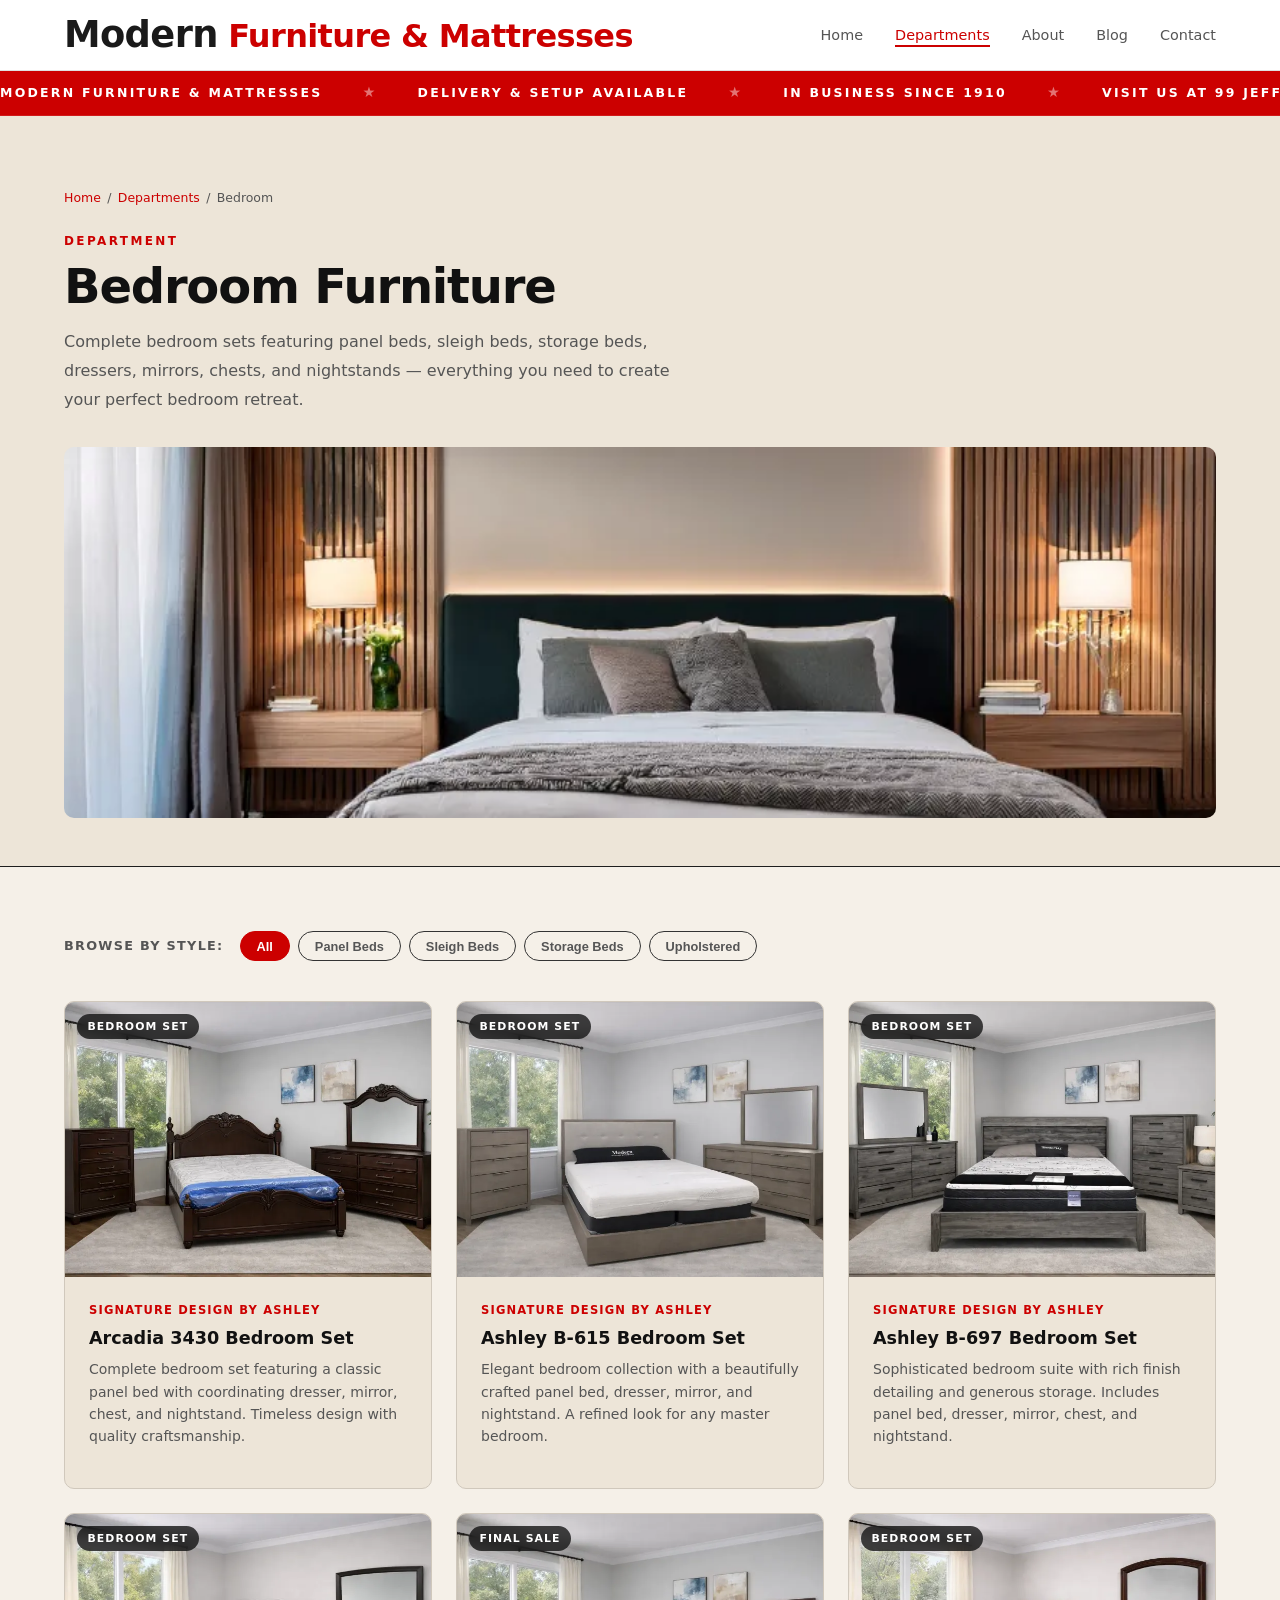
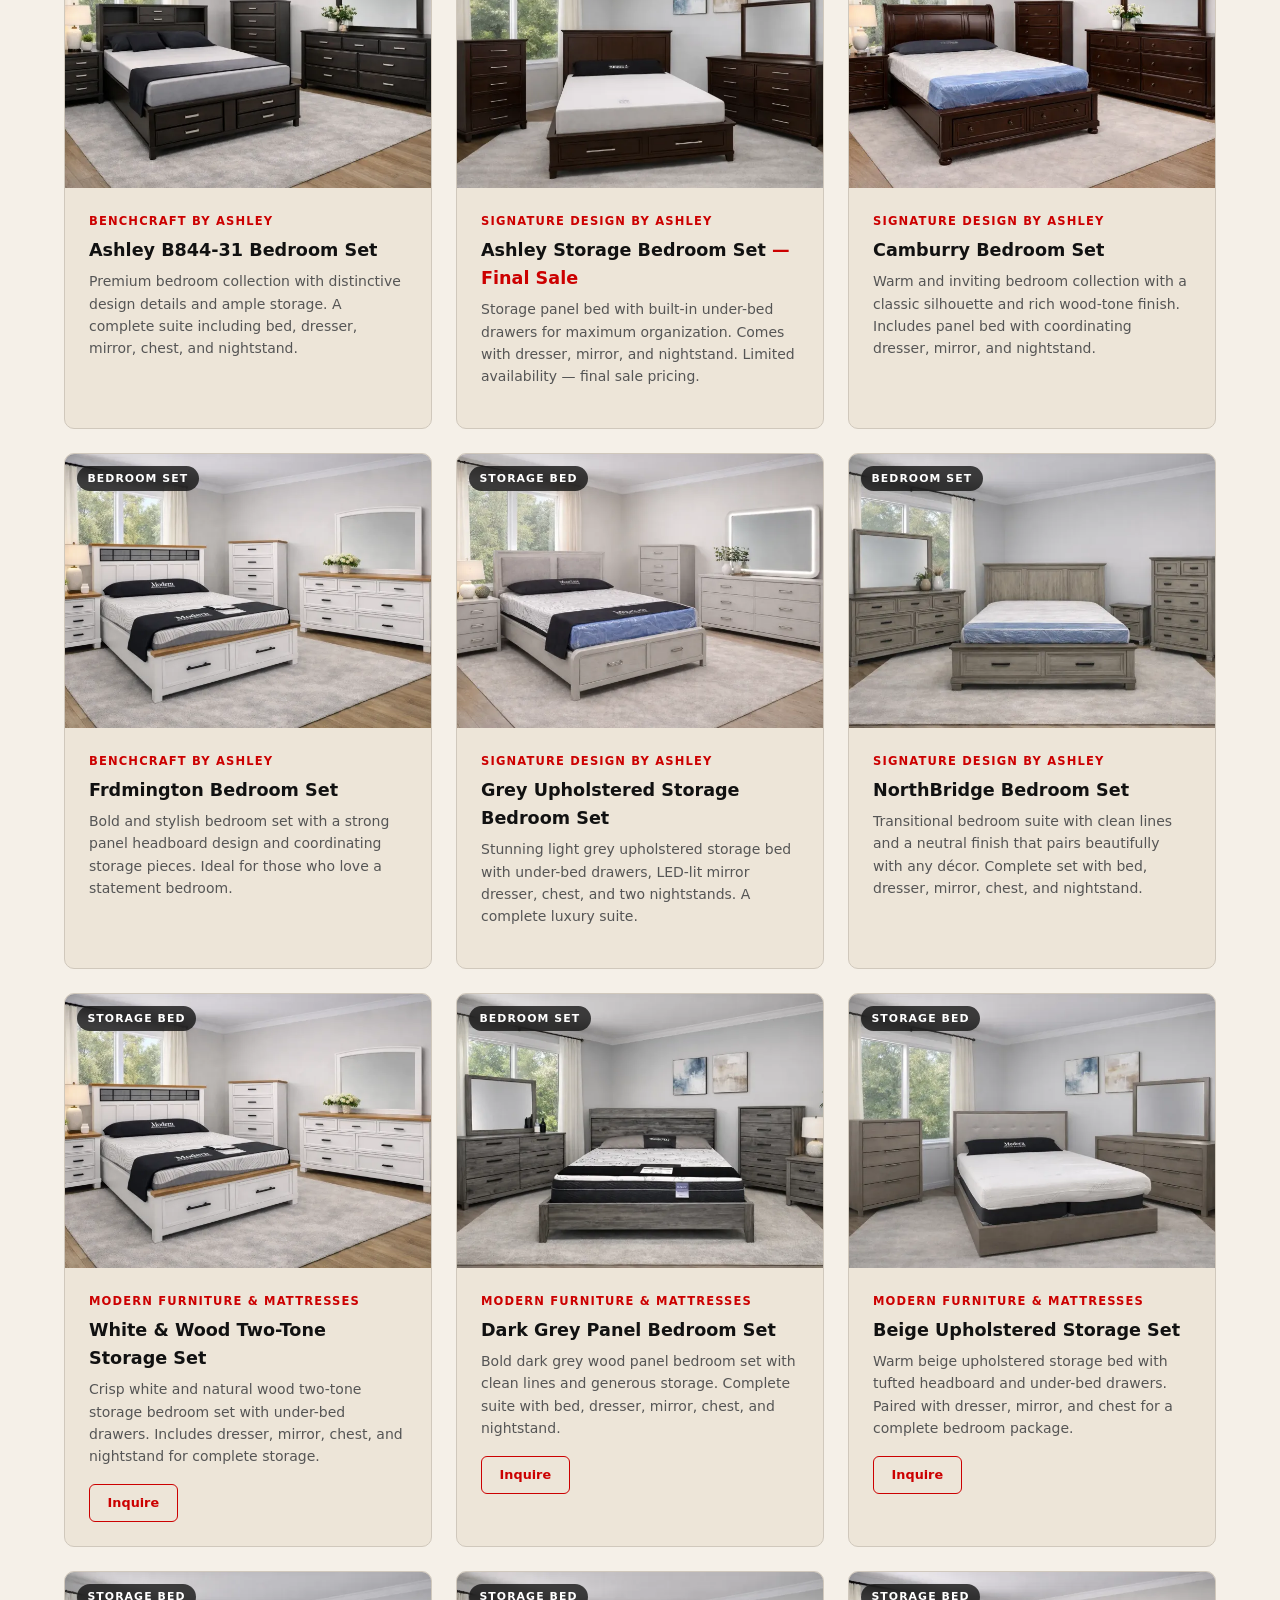
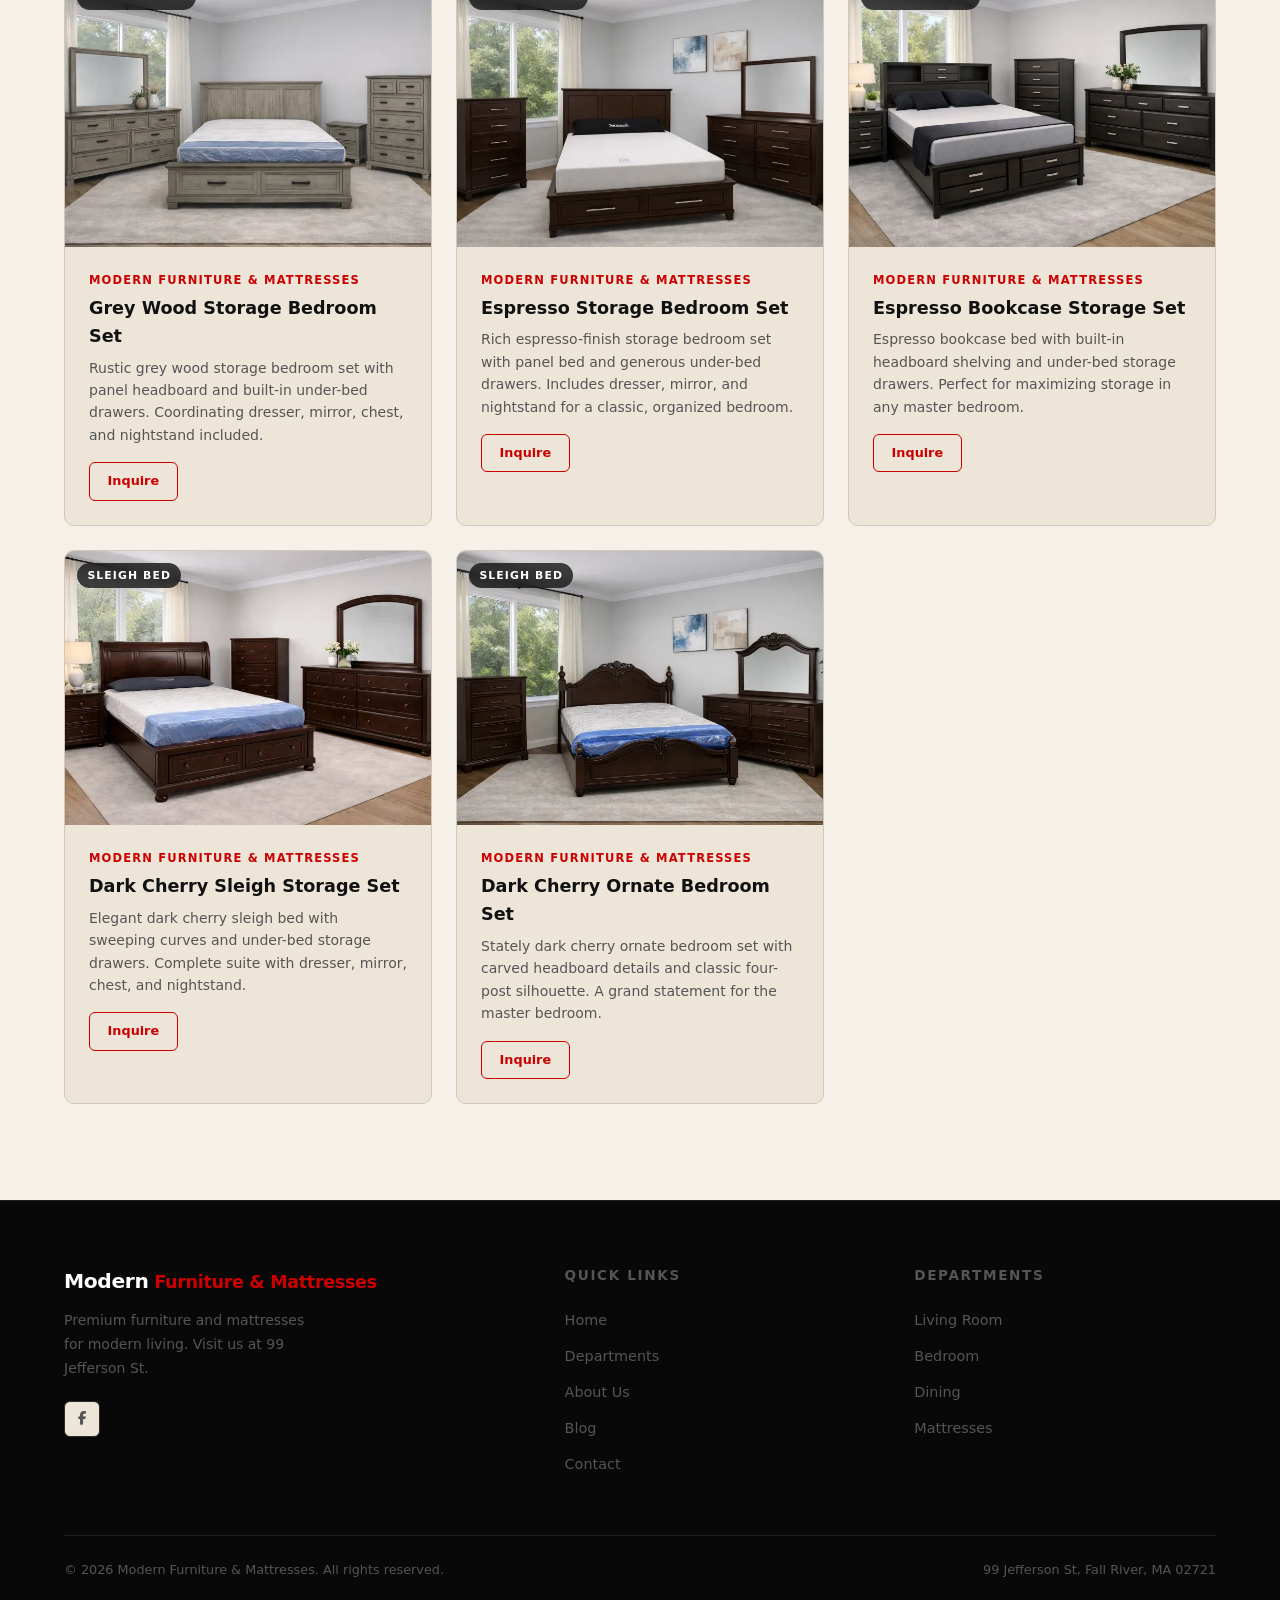
==== commit f1d5d638: "Remove Inquire buttons and Get in Touch contact sections site-wide Deleted all product-footer Inquir" ====
--- a/bedroom.html
+++ b/bedroom.html
@@ -117,9 +117,6 @@
               <p class="product-collection">Signature Design by Ashley</p>
               <h3 class="product-name">Arcadia 3430 Bedroom Set</h3>
               <p class="product-desc">Complete bedroom set featuring a classic panel bed with coordinating dresser, mirror, chest, and nightstand. Timeless design with quality craftsmanship.</p>
-              <div class="product-footer">
-                <a href="index.html#contact" class="btn-sm">Inquire</a>
-              </div>
             </div>
           </article>
 
@@ -133,9 +130,6 @@
               <p class="product-collection">Signature Design by Ashley</p>
               <h3 class="product-name">Ashley B-615 Bedroom Set</h3>
               <p class="product-desc">Elegant bedroom collection with a beautifully crafted panel bed, dresser, mirror, and nightstand. A refined look for any master bedroom.</p>
-              <div class="product-footer">
-                <a href="index.html#contact" class="btn-sm">Inquire</a>
-              </div>
             </div>
           </article>
 
@@ -149,9 +143,6 @@
               <p class="product-collection">Signature Design by Ashley</p>
               <h3 class="product-name">Ashley B-697 Bedroom Set</h3>
               <p class="product-desc">Sophisticated bedroom suite with rich finish detailing and generous storage. Includes panel bed, dresser, mirror, chest, and nightstand.</p>
-              <div class="product-footer">
-                <a href="index.html#contact" class="btn-sm">Inquire</a>
-              </div>
             </div>
           </article>
 
@@ -166,9 +157,6 @@
               <p class="product-collection">Benchcraft by Ashley</p>
               <h3 class="product-name">Ashley B844-31 Bedroom Set</h3>
               <p class="product-desc">Premium bedroom collection with distinctive design details and ample storage. A complete suite including bed, dresser, mirror, chest, and nightstand.</p>
-              <div class="product-footer">
-                <a href="index.html#contact" class="btn-sm">Inquire</a>
-              </div>
             </div>
           </article>
 
@@ -182,9 +170,6 @@
               <p class="product-collection">Signature Design by Ashley</p>
               <h3 class="product-name">Ashley Storage Bedroom Set <span style="color:var(--primary);">— Final Sale</span></h3>
               <p class="product-desc">Storage panel bed with built-in under-bed drawers for maximum organization. Comes with dresser, mirror, and nightstand. Limited availability — final sale pricing.</p>
-              <div class="product-footer">
-                <a href="index.html#contact" class="btn-sm">Inquire</a>
-              </div>
             </div>
           </article>
 
@@ -198,9 +183,6 @@
               <p class="product-collection">Signature Design by Ashley</p>
               <h3 class="product-name">Camburry Bedroom Set</h3>
               <p class="product-desc">Warm and inviting bedroom collection with a classic silhouette and rich wood-tone finish. Includes panel bed with coordinating dresser, mirror, and nightstand.</p>
-              <div class="product-footer">
-                <a href="index.html#contact" class="btn-sm">Inquire</a>
-              </div>
             </div>
           </article>
 
@@ -214,9 +196,6 @@
               <p class="product-collection">Benchcraft by Ashley</p>
               <h3 class="product-name">Frdmington Bedroom Set</h3>
               <p class="product-desc">Bold and stylish bedroom set with a strong panel headboard design and coordinating storage pieces. Ideal for those who love a statement bedroom.</p>
-              <div class="product-footer">
-                <a href="index.html#contact" class="btn-sm">Inquire</a>
-              </div>
             </div>
           </article>
 
@@ -230,9 +209,6 @@
               <p class="product-collection">Signature Design by Ashley</p>
               <h3 class="product-name">Grey Upholstered Storage Bedroom Set</h3>
               <p class="product-desc">Stunning light grey upholstered storage bed with under-bed drawers, LED-lit mirror dresser, chest, and two nightstands. A complete luxury suite.</p>
-              <div class="product-footer">
-                <a href="index.html#contact" class="btn-sm">Inquire</a>
-              </div>
             </div>
           </article>
 
@@ -246,9 +222,6 @@
               <p class="product-collection">Signature Design by Ashley</p>
               <h3 class="product-name">NorthBridge Bedroom Set</h3>
               <p class="product-desc">Transitional bedroom suite with clean lines and a neutral finish that pairs beautifully with any décor. Complete set with bed, dresser, mirror, chest, and nightstand.</p>
-              <div class="product-footer">
-                <a href="index.html#contact" class="btn-sm">Inquire</a>
-              </div>
             </div>
           </article>
 
@@ -365,14 +338,6 @@
             </div>
           </article>
 
-        </div>
-
-        <!-- CTA -->
-        <div class="dept-cta fade-in">
-          <p class="section-label">Have a Question?</p>
-          <h2>Come See It in Person</h2>
-          <p>Our showroom at 99 Jefferson St carries every piece shown here. Our design consultants are ready to help you find the perfect bedroom set for your space and style.</p>
-          <a href="index.html#contact" class="btn btn-primary">Get in Touch</a>
         </div>
 
       </div>
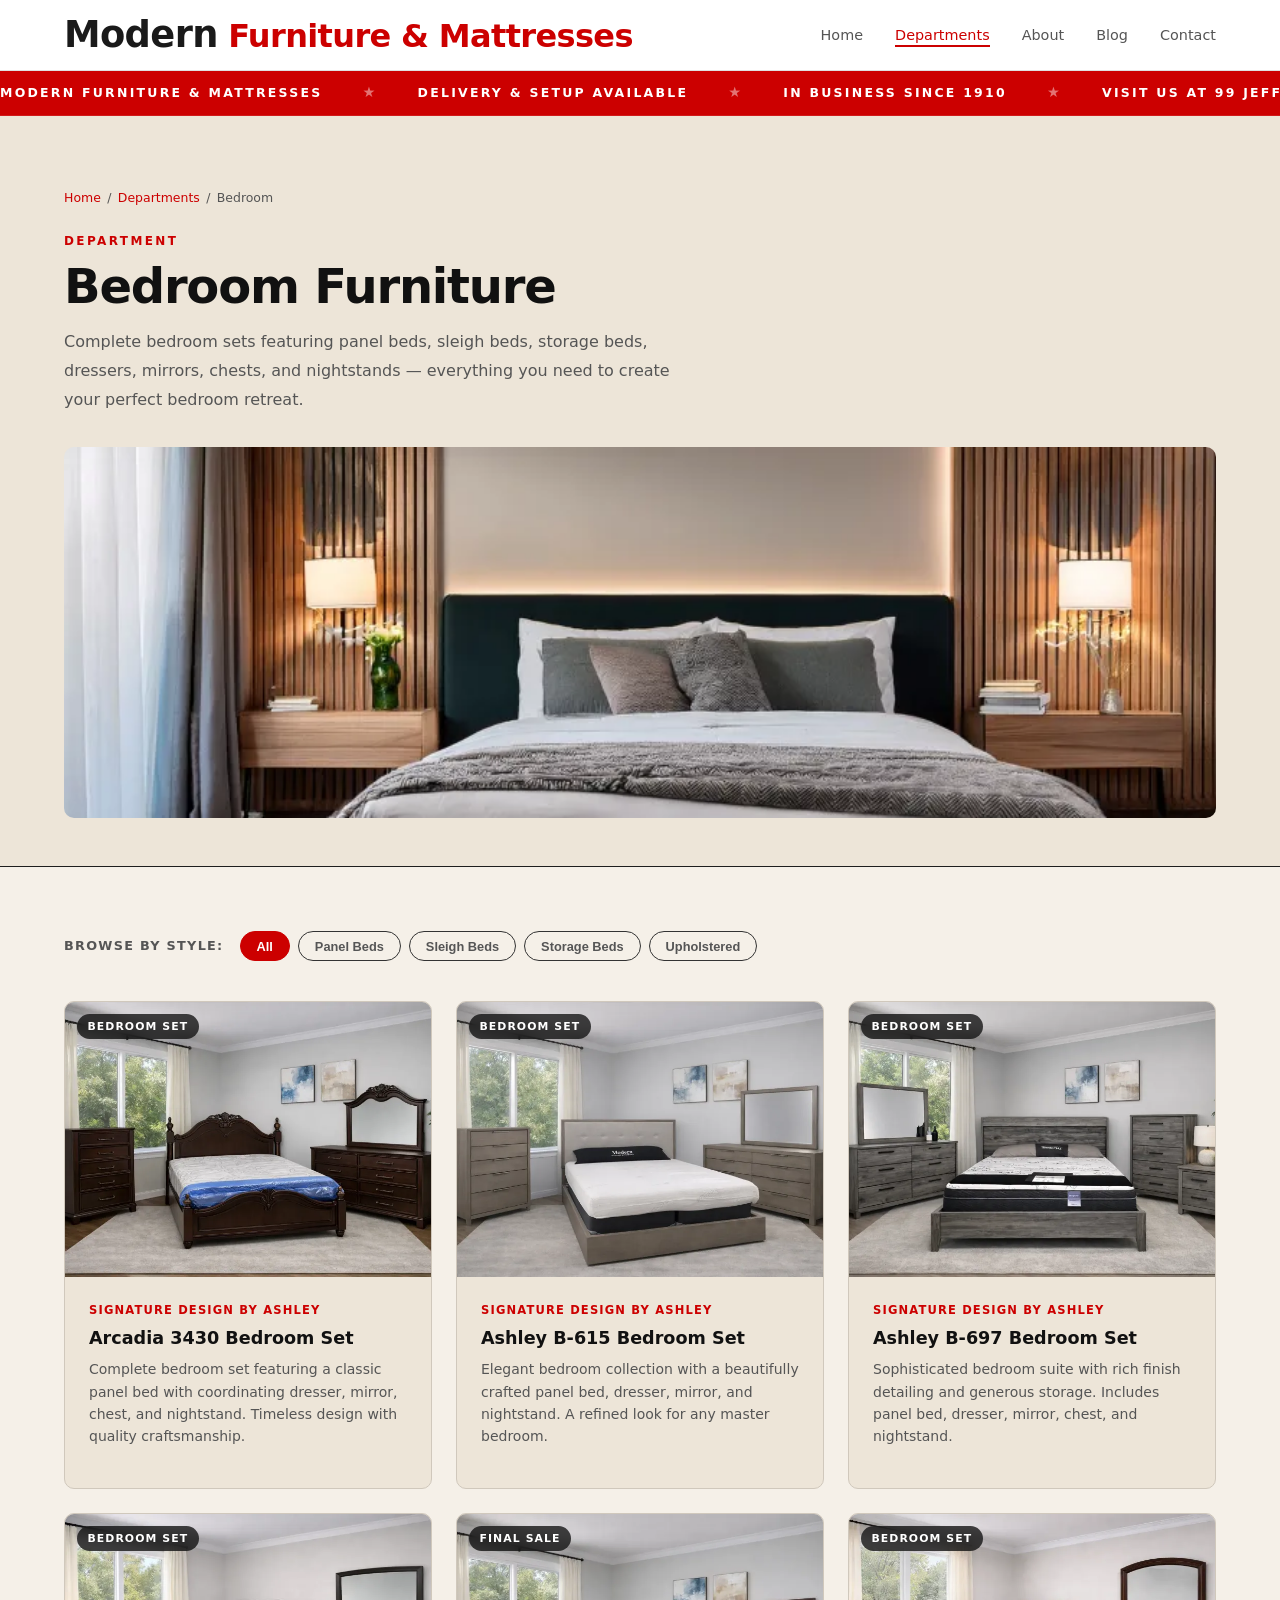
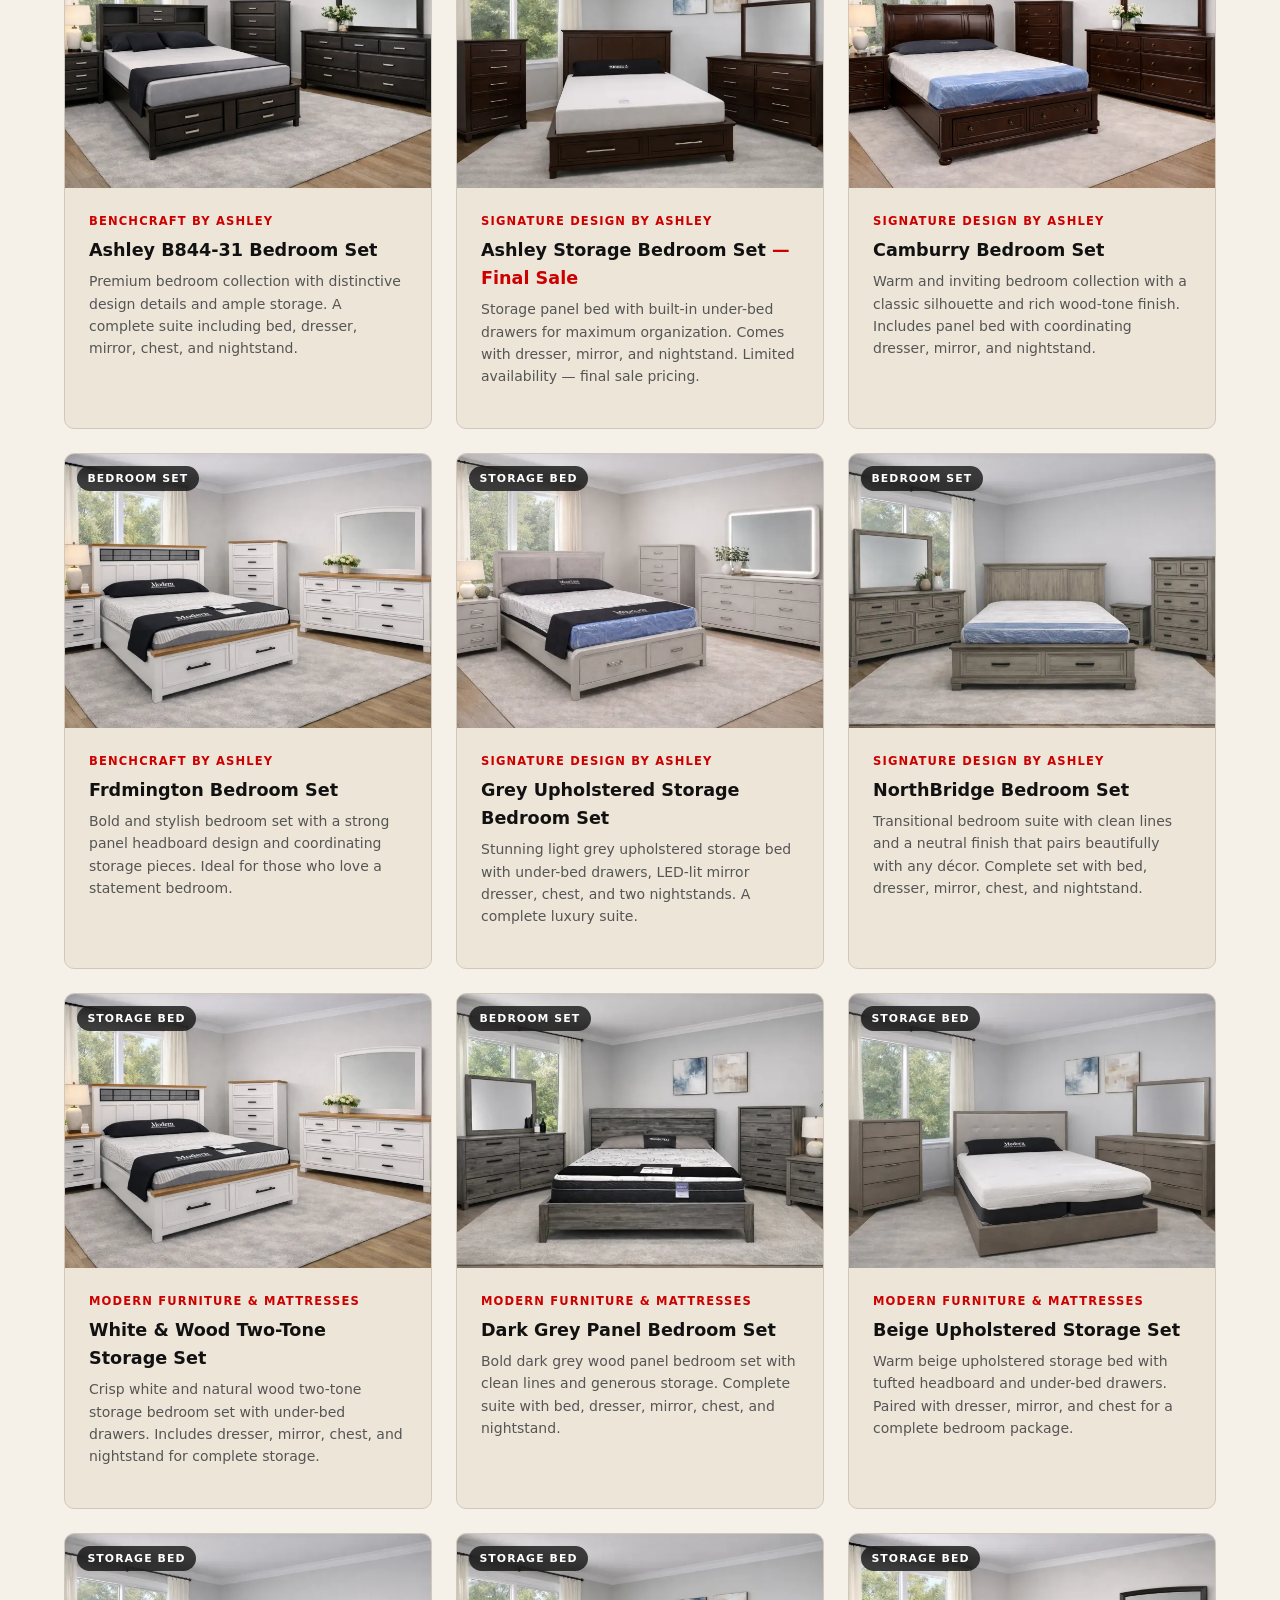
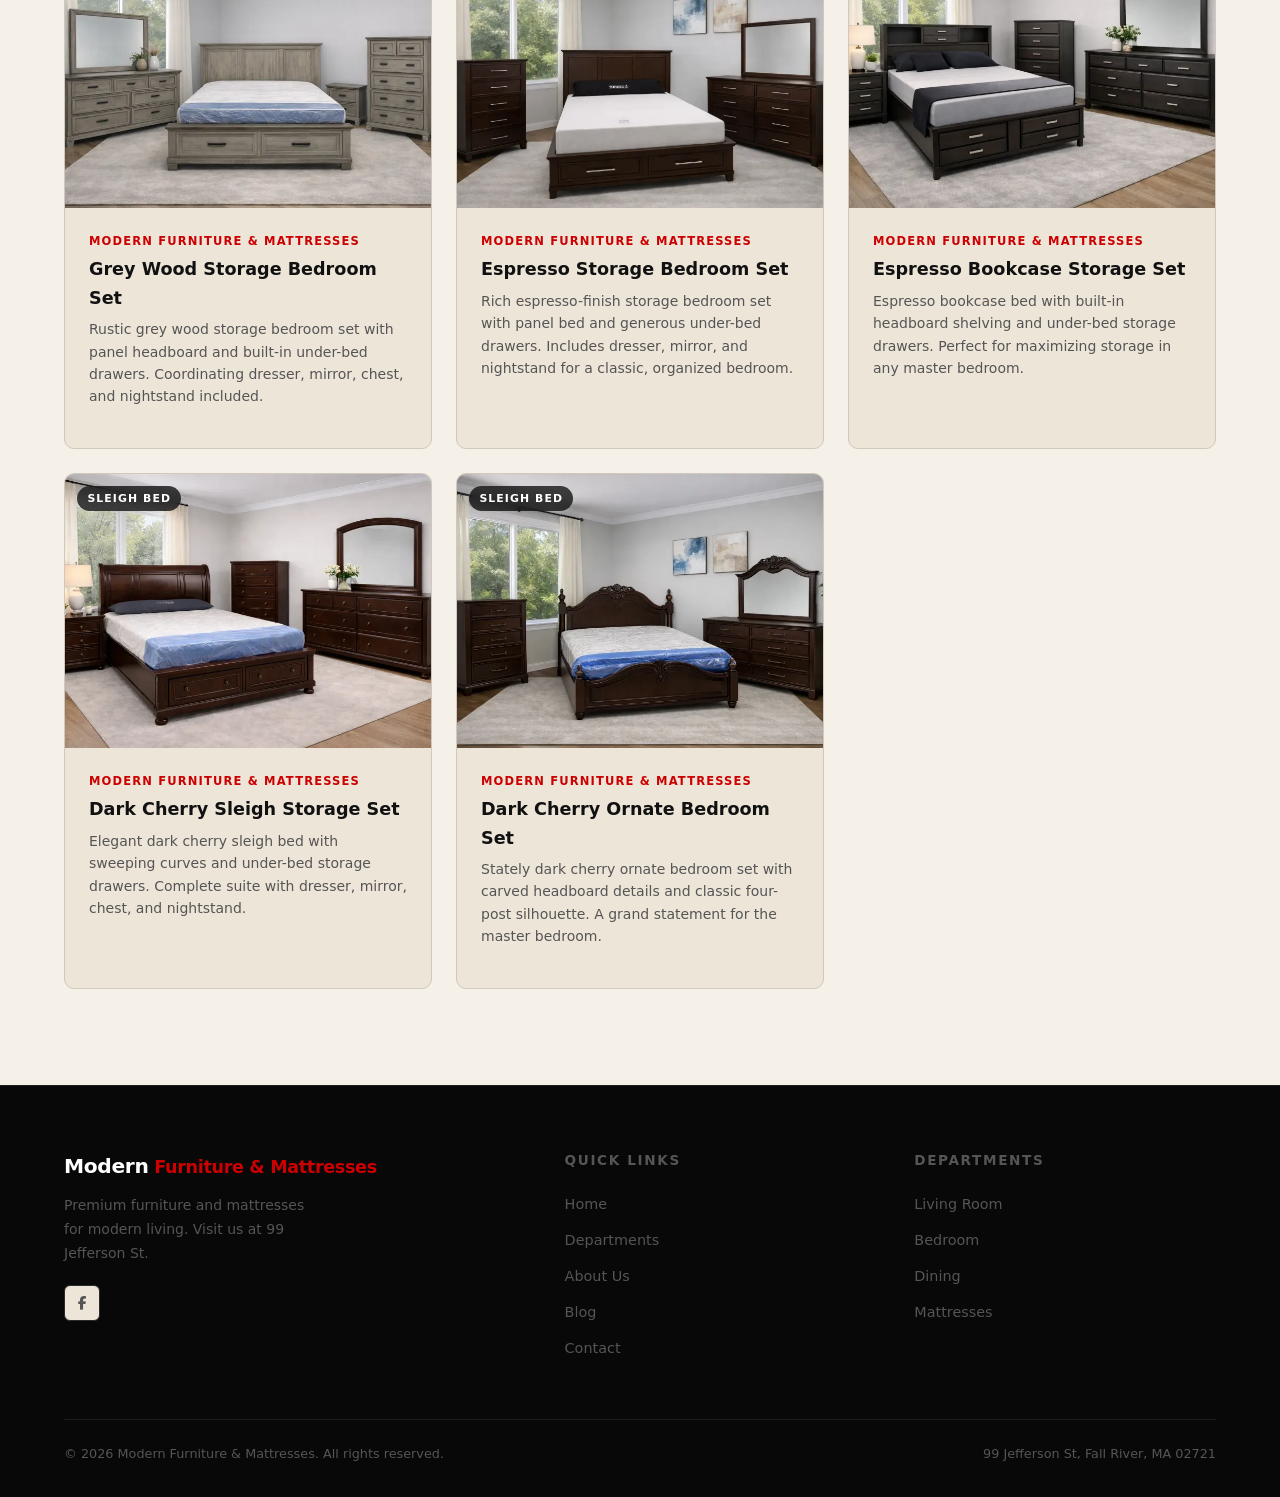
==== commit 0e55647a: "Remove Contact Us buttons from hero slides and Inquire buttons from bedroom page" ====
--- a/bedroom.html
+++ b/bedroom.html
@@ -236,7 +236,6 @@
               <p class="product-collection">Modern Furniture &amp; Mattresses</p>
               <h3 class="product-name">White &amp; Wood Two-Tone Storage Set</h3>
               <p class="product-desc">Crisp white and natural wood two-tone storage bedroom set with under-bed drawers. Includes dresser, mirror, chest, and nightstand for complete storage.</p>
-              <div class="product-footer"><a href="index.html#contact" class="btn-sm">Inquire</a></div>
             </div>
           </article>
 
@@ -250,7 +249,6 @@
               <p class="product-collection">Modern Furniture &amp; Mattresses</p>
               <h3 class="product-name">Dark Grey Panel Bedroom Set</h3>
               <p class="product-desc">Bold dark grey wood panel bedroom set with clean lines and generous storage. Complete suite with bed, dresser, mirror, chest, and nightstand.</p>
-              <div class="product-footer"><a href="index.html#contact" class="btn-sm">Inquire</a></div>
             </div>
           </article>
 
@@ -264,7 +262,6 @@
               <p class="product-collection">Modern Furniture &amp; Mattresses</p>
               <h3 class="product-name">Beige Upholstered Storage Set</h3>
               <p class="product-desc">Warm beige upholstered storage bed with tufted headboard and under-bed drawers. Paired with dresser, mirror, and chest for a complete bedroom package.</p>
-              <div class="product-footer"><a href="index.html#contact" class="btn-sm">Inquire</a></div>
             </div>
           </article>
 
@@ -278,7 +275,6 @@
               <p class="product-collection">Modern Furniture &amp; Mattresses</p>
               <h3 class="product-name">Grey Wood Storage Bedroom Set</h3>
               <p class="product-desc">Rustic grey wood storage bedroom set with panel headboard and built-in under-bed drawers. Coordinating dresser, mirror, chest, and nightstand included.</p>
-              <div class="product-footer"><a href="index.html#contact" class="btn-sm">Inquire</a></div>
             </div>
           </article>
 
@@ -292,7 +288,6 @@
               <p class="product-collection">Modern Furniture &amp; Mattresses</p>
               <h3 class="product-name">Espresso Storage Bedroom Set</h3>
               <p class="product-desc">Rich espresso-finish storage bedroom set with panel bed and generous under-bed drawers. Includes dresser, mirror, and nightstand for a classic, organized bedroom.</p>
-              <div class="product-footer"><a href="index.html#contact" class="btn-sm">Inquire</a></div>
             </div>
           </article>
 
@@ -306,7 +301,6 @@
               <p class="product-collection">Modern Furniture &amp; Mattresses</p>
               <h3 class="product-name">Espresso Bookcase Storage Set</h3>
               <p class="product-desc">Espresso bookcase bed with built-in headboard shelving and under-bed storage drawers. Perfect for maximizing storage in any master bedroom.</p>
-              <div class="product-footer"><a href="index.html#contact" class="btn-sm">Inquire</a></div>
             </div>
           </article>
 
@@ -320,7 +314,6 @@
               <p class="product-collection">Modern Furniture &amp; Mattresses</p>
               <h3 class="product-name">Dark Cherry Sleigh Storage Set</h3>
               <p class="product-desc">Elegant dark cherry sleigh bed with sweeping curves and under-bed storage drawers. Complete suite with dresser, mirror, chest, and nightstand.</p>
-              <div class="product-footer"><a href="index.html#contact" class="btn-sm">Inquire</a></div>
             </div>
           </article>
 
@@ -334,7 +327,6 @@
               <p class="product-collection">Modern Furniture &amp; Mattresses</p>
               <h3 class="product-name">Dark Cherry Ornate Bedroom Set</h3>
               <p class="product-desc">Stately dark cherry ornate bedroom set with carved headboard details and classic four-post silhouette. A grand statement for the master bedroom.</p>
-              <div class="product-footer"><a href="index.html#contact" class="btn-sm">Inquire</a></div>
             </div>
           </article>
 
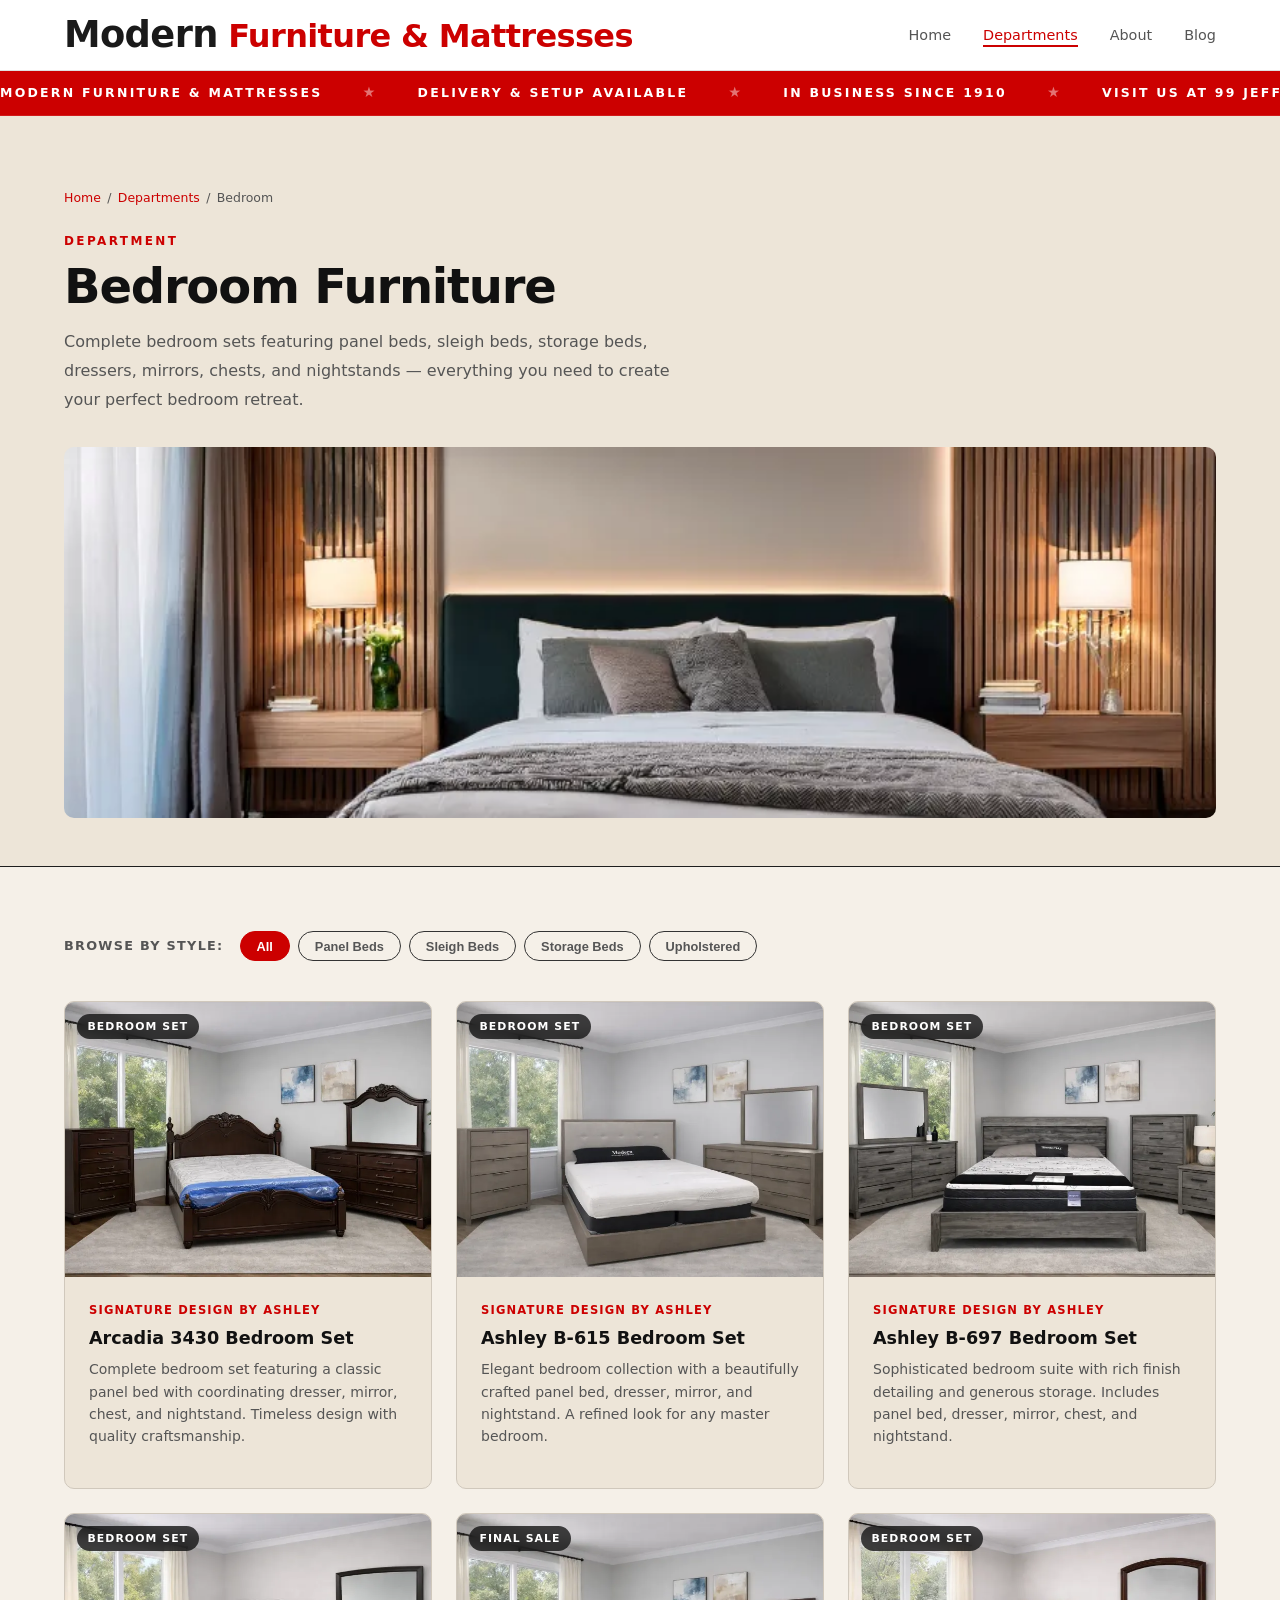
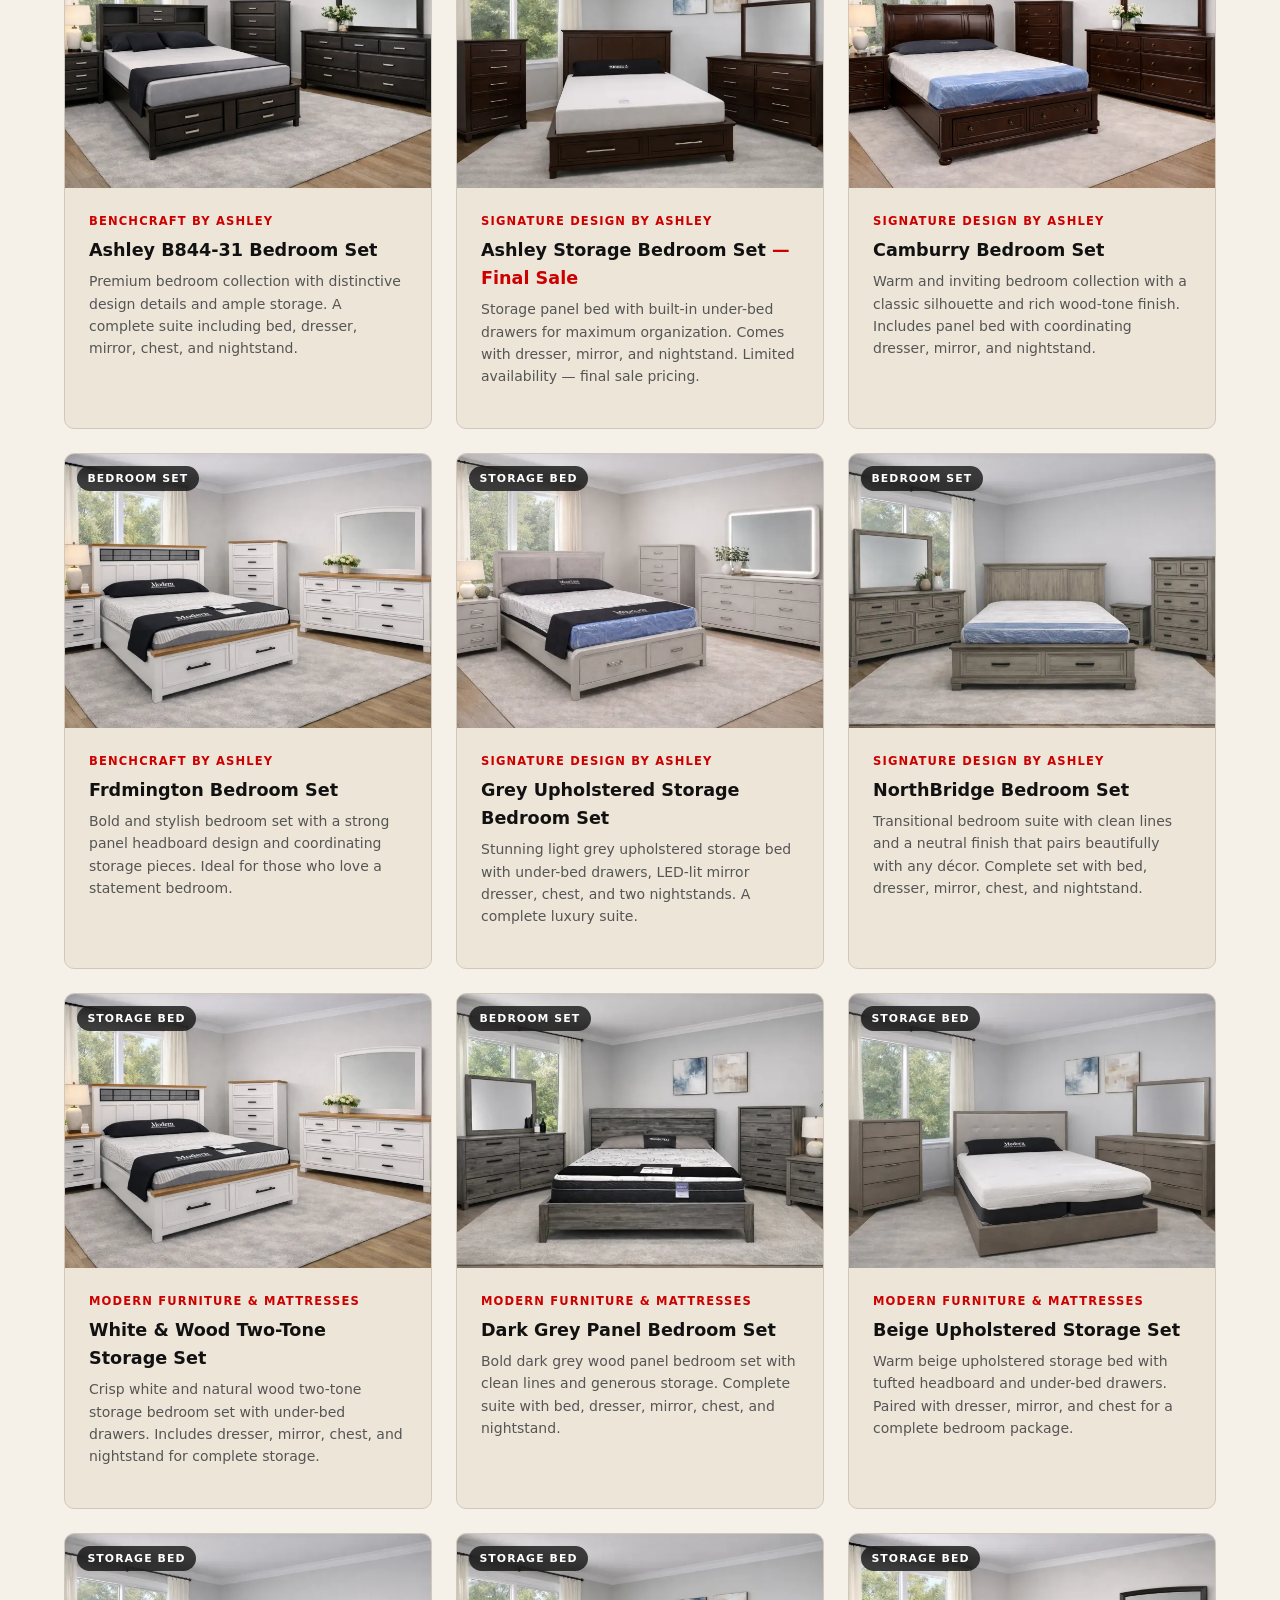
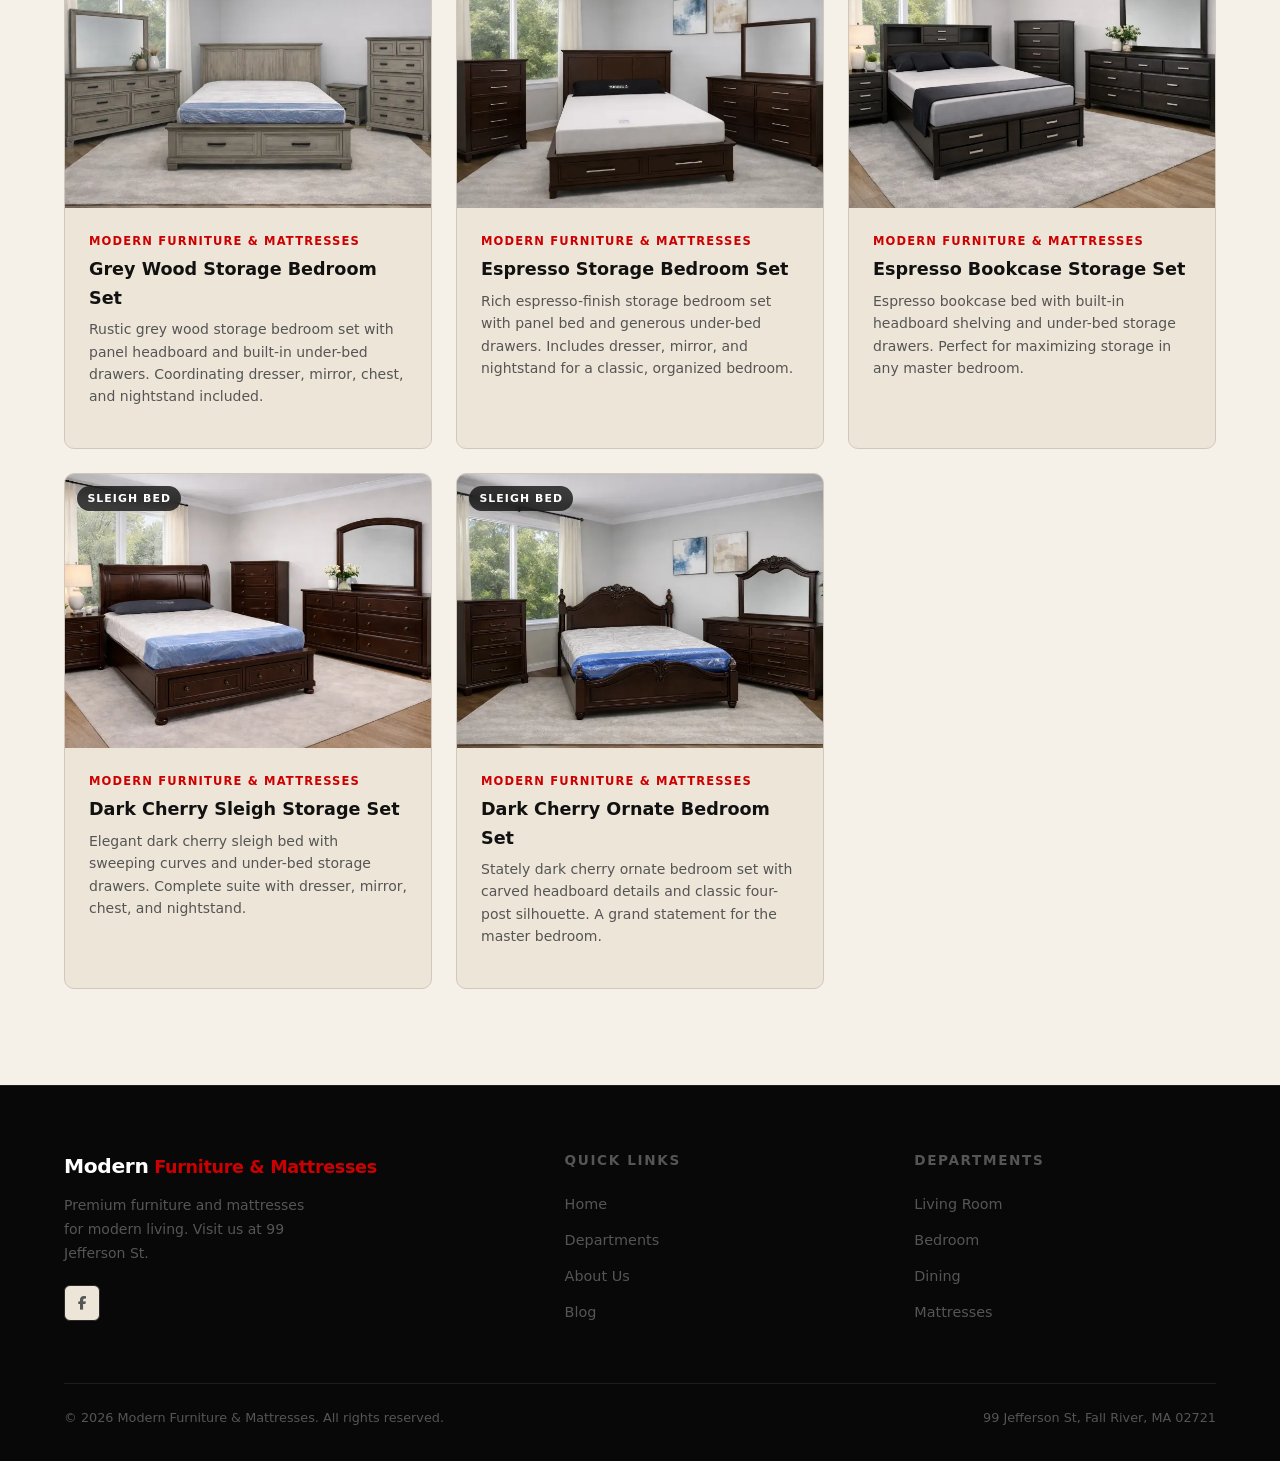
==== commit d14e8f52: "Remove Contact nav link from navbar and footer across all pages" ====
--- a/bedroom.html
+++ b/bedroom.html
@@ -31,7 +31,6 @@
           <li><a href="index.html#departments" class="active">Departments</a></li>
           <li><a href="index.html#about">About</a></li>
           <li><a href="blog.html">Blog</a></li>
-          <li><a href="index.html#contact">Contact</a></li>
         </ul>
       </nav>
       <button class="hamburger" aria-label="Toggle menu">
@@ -358,8 +357,7 @@
             <li><a href="index.html#departments">Departments</a></li>
             <li><a href="index.html#about">About Us</a></li>
             <li><a href="blog.html">Blog</a></li>
-            <li><a href="index.html#contact">Contact</a></li>
-          </ul>
+            </ul>
         </div>
         <div class="footer-col">
           <h4>Departments</h4>
